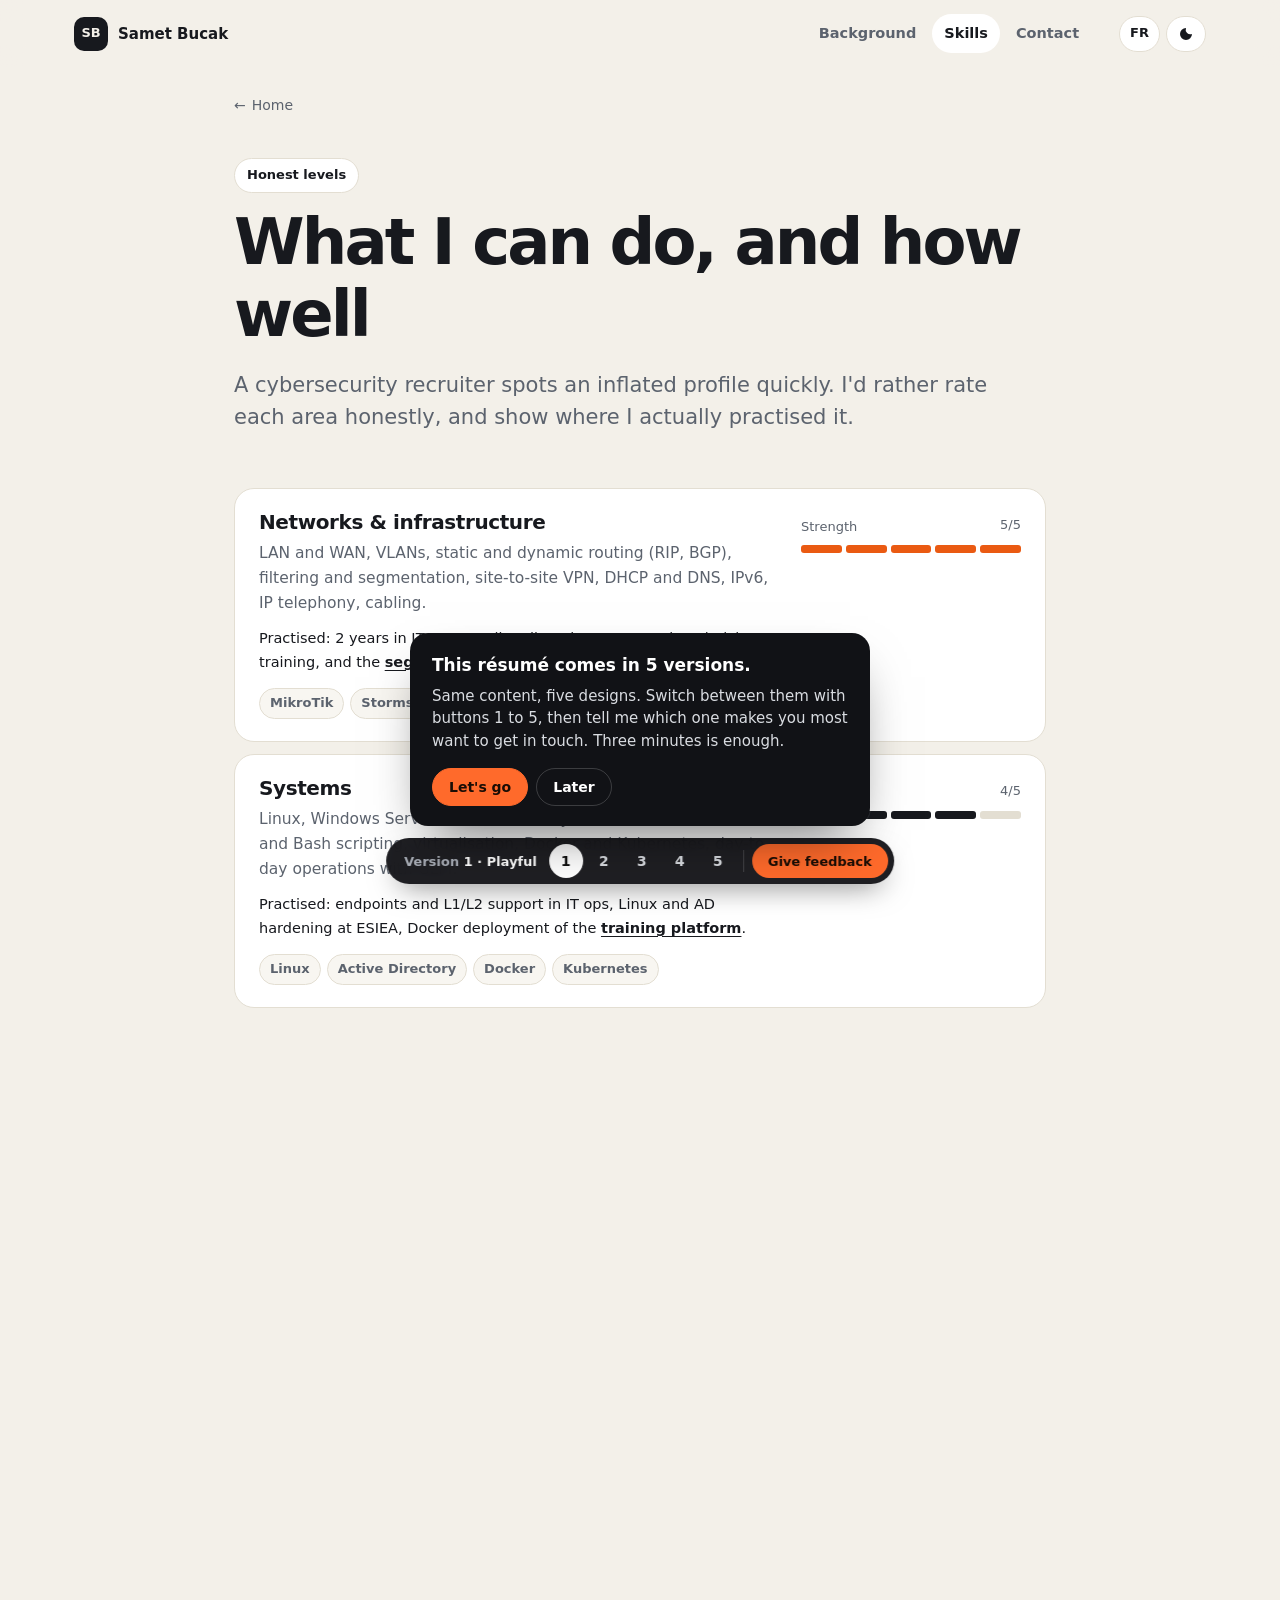
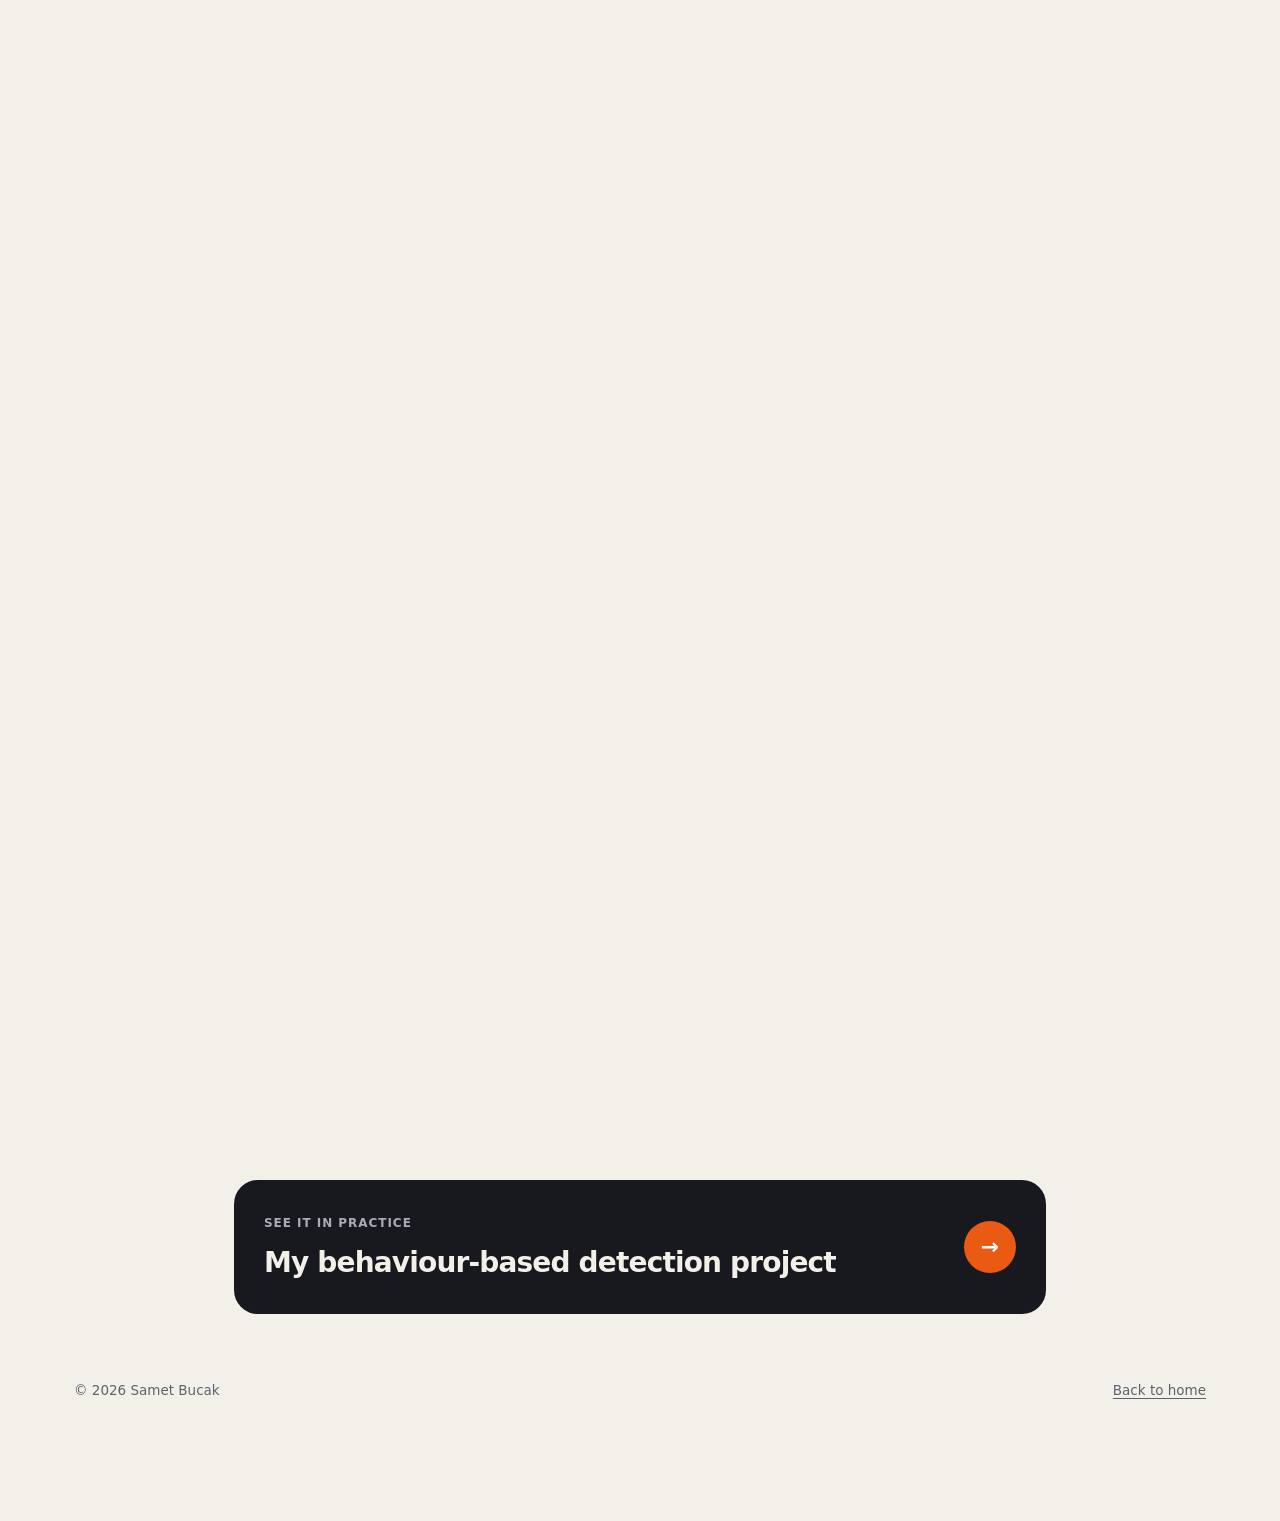
==== competences.html @ 3767ce90 "Première version du CV en ligne Site statique en français et en anglais, sans dépendance externe : c" ====
<!doctype html>
<html lang="fr" data-title-fr="Compétences · Samet Bucak" data-title-en="Skills · Samet Bucak">
<head>
  <meta charset="utf-8">
  <meta name="viewport" content="width=device-width, initial-scale=1">
  <meta http-equiv="Content-Security-Policy" content="default-src 'self'; img-src 'self' data:; media-src 'self'; style-src 'self'; script-src 'self'; object-src 'none'; base-uri 'self'; form-action 'none'">
  <meta name="referrer" content="strict-origin-when-cross-origin">
  <title>Compétences · Samet Bucak</title>
  <meta name="description" content="Compétences réseau, systèmes et sécurité, avec un niveau honnête et une preuve pour chacune.">
  <link rel="canonical" href="https://sametdu60.github.io/competences.html">
  <link rel="icon" href="favicon.svg" type="image/svg+xml">
  <link rel="stylesheet" href="css/style.css">
  <script src="js/boot.js"></script>
  <script src="js/site.js" defer></script>
  <script src="js/review.js" defer></script>
</head>
<body>
  <a class="skip" href="#contenu"><span lang="fr">Aller au contenu</span><span lang="en">Skip to content</span></a>
  <svg hidden aria-hidden="true">
    <symbol id="i-moon" viewBox="0 0 24 24"><path fill="currentColor" d="M12 3a9 9 0 1 0 9 9 7 7 0 0 1-9-9Z"/></symbol>
  </svg>

  <header class="header">
    <div class="header__inner">
      <a class="logo" href="index.html"><span class="logo__mark">SB</span><span>Samet Bucak</span></a>
      <nav class="menu" aria-label="Navigation">
        <a href="parcours.html"><span lang="fr">Parcours</span><span lang="en">Background</span></a>
        <a href="competences.html" aria-current="page"><span lang="fr">Compétences</span><span lang="en">Skills</span></a>
        <a href="index.html#contact">Contact</a>
      </nav>
      <div class="toggles">
        <button class="toggle" type="button" data-toggle-lang data-label-fr="Switch to English" data-label-en="Passer en français"><span lang="fr">EN</span><span lang="en">FR</span></button>
        <button class="toggle" type="button" data-toggle-theme data-label-fr="Changer de thème" data-label-en="Toggle theme"><svg aria-hidden="true"><use href="#i-moon"/></svg></button>
      </div>
    </div>
  </header>

  <main class="page" id="contenu">
    <a class="back" href="index.html">← <span lang="fr">Accueil</span><span lang="en">Home</span></a>

    <section class="page-hero">
      <span class="pill"><span lang="fr">Niveaux assumés</span><span lang="en">Honest levels</span></span>
      <h1><span lang="fr">Ce que je sais faire, et à quel niveau</span><span lang="en">What I can do, and how well</span></h1>
      <p class="lead"><span lang="fr">Un recruteur cyber repère vite un profil gonflé. J'ai préféré noter chaque domaine honnêtement, et donner pour chacun l'endroit où je l'ai pratiqué.</span><span lang="en">A cybersecurity recruiter spots an inflated profile quickly. I'd rather rate each area honestly, and show where I actually practised it.</span></p>
    </section>

    <div class="skill-rows">
      <article class="skill-row reveal">
        <div>
          <h3><span lang="fr">Réseau &amp; infrastructure</span><span lang="en">Networks &amp; infrastructure</span></h3>
          <p><span lang="fr">LAN et WAN, VLAN, routage statique et dynamique (RIP, BGP), filtrage et segmentation, VPN site-à-site, DHCP et DNS, IPv6, téléphonie IP, câblage.</span><span lang="en">LAN and WAN, VLANs, static and dynamic routing (RIP, BGP), filtering and segmentation, site-to-site VPN, DHCP and DNS, IPv6, IP telephony, cabling.</span></p>
          <p class="proof"><span lang="fr">Pratiqué : 2 ans en DSI sur MikroTik et VoIP, formation de technicien réseau, et le <a href="projet-detection.html">lab segmenté</a> de mon projet de détection.</span><span lang="en">Practised: 2 years in IT ops on MikroTik and VoIP, network technician training, and the <a href="projet-detection.html">segmented lab</a> of my detection project.</span></p>
          <ul class="tags"><li>MikroTik</li><li>Stormshield</li><li>Wireshark</li><li>VLAN</li><li>BGP</li></ul>
        </div>
        <div class="meters"><div class="meter meter--top"><span class="meter__name"><span><span lang="fr">Point fort</span><span lang="en">Strength</span></span><span>5/5</span></span><span class="meter__bar" aria-hidden="true"><i class="on"></i><i class="on"></i><i class="on"></i><i class="on"></i><i class="on"></i></span></div></div>
      </article>

      <article class="skill-row reveal">
        <div>
          <h3><span lang="fr">Systèmes</span><span lang="en">Systems</span></h3>
          <p><span lang="fr">Linux, Windows Server, Active Directory et GPO, scripts PowerShell et Bash, virtualisation, Docker et Kubernetes, maintien en condition opérationnelle avec GLPI.</span><span lang="en">Linux, Windows Server, Active Directory and GPOs, PowerShell and Bash scripting, virtualisation, Docker and Kubernetes, day-to-day operations with GLPI.</span></p>
          <p class="proof"><span lang="fr">Pratiqué : parc et support N1/N2 en DSI, durcissement Linux et AD à l'ESIEA, déploiement Docker de la <a href="projet-formation.html">plateforme de formation</a>.</span><span lang="en">Practised: endpoints and L1/L2 support in IT ops, Linux and AD hardening at ESIEA, Docker deployment of the <a href="projet-formation.html">training platform</a>.</span></p>
          <ul class="tags"><li>Linux</li><li>Active Directory</li><li>Docker</li><li>Kubernetes</li></ul>
        </div>
        <div class="meters"><div class="meter"><span class="meter__name"><span><span lang="fr">Solide</span><span lang="en">Solid</span></span><span>4/5</span></span><span class="meter__bar" aria-hidden="true"><i class="on"></i><i class="on"></i><i class="on"></i><i class="on"></i><i></i></span></div></div>
      </article>

      <article class="skill-row reveal">
        <div>
          <h3><span lang="fr">Gouvernance &amp; conformité</span><span lang="en">Governance &amp; compliance</span></h3>
          <p><span lang="fr">Analyse de risques EBIOS RM, ISO 27001 et 27005, NIST, RGPD, PRA et PCA, contrôle et audit, recommandations de l'ANSSI.</span><span lang="en">EBIOS RM risk analysis, ISO 27001 and 27005, NIST, GDPR, business continuity and disaster recovery, audit, ANSSI guidelines.</span></p>
          <p class="proof"><span lang="fr">Pratiqué : traçabilité et contrôles qualité intégrés à la <a href="projet-formation.html">plateforme de formation</a>, cloisonnement et RGPD du <a href="projet-cabinet.html">portail comptable</a>.</span><span lang="en">Practised: traceability and quality audits built into the <a href="projet-formation.html">training platform</a>, isolation and GDPR in the <a href="projet-cabinet.html">accounting portal</a>.</span></p>
          <ul class="tags"><li>EBIOS RM</li><li>ISO 2700x</li><li>NIST</li><li><span lang="fr">RGPD</span><span lang="en">GDPR</span></li></ul>
        </div>
        <div class="meters"><div class="meter"><span class="meter__name"><span><span lang="fr">Solide</span><span lang="en">Solid</span></span><span>4/5</span></span><span class="meter__bar" aria-hidden="true"><i class="on"></i><i class="on"></i><i class="on"></i><i class="on"></i><i></i></span></div></div>
      </article>

      <article class="skill-row reveal">
        <div>
          <h3><span lang="fr">Sécurité défensive</span><span lang="en">Defensive security</span></h3>
          <p><span lang="fr">Durcissement Linux, Windows et AD, analyse de trafic, empreintes TLS (JA4+), SIEM (Splunk, ELK), cybersurveillance, investigation numérique, détection comportementale et deception.</span><span lang="en">Linux, Windows and AD hardening, traffic analysis, TLS fingerprinting (JA4+), SIEM (Splunk, ELK), security monitoring, digital forensics, behavioural detection and deception.</span></p>
          <p class="proof"><span lang="fr">Pratiqué : modules de la majeure, et mon <a href="projet-detection.html">projet de détection comportementale</a>, en cours. C'est là que je progresse le plus vite.</span><span lang="en">Practised: major modules, and my ongoing <a href="projet-detection.html">behaviour-based detection project</a>. This is where I'm growing fastest.</span></p>
          <ul class="tags"><li>Splunk</li><li>ELK</li><li>JA4+</li><li>Forensic</li></ul>
        </div>
        <div class="meters"><div class="meter"><span class="meter__name"><span><span lang="fr">En progression</span><span lang="en">Growing</span></span><span>3/5</span></span><span class="meter__bar" aria-hidden="true"><i class="on"></i><i class="on"></i><i class="on"></i><i></i><i></i></span></div></div>
      </article>

      <article class="skill-row reveal">
        <div>
          <h3><span lang="fr">Développement &amp; automatisation</span><span lang="en">Development &amp; automation</span></h3>
          <p><span lang="fr">Python, Bash, SQL, JavaScript, CI/CD, tests automatisés, Robot Framework. Rust en cours d'apprentissage pour le capteur réseau.</span><span lang="en">Python, Bash, SQL, JavaScript, CI/CD, automated testing, Robot Framework. Currently learning Rust for the network sensor.</span></p>
          <p class="proof"><span lang="fr">Pratiqué : outil de migration de tests chez Orange Viaccess-Orca, deux logiciels métier, sites freelance. Pour moi, le code est un outil au service de l'infra et de la sécurité.</span><span lang="en">Practised: test migration tool at Orange Viaccess-Orca, two business applications, freelance websites. To me, code is a tool serving infrastructure and security.</span></p>
          <ul class="tags"><li>Python</li><li>Rust</li><li>Robot Framework</li><li>GitLab CI</li></ul>
        </div>
        <div class="meters"><div class="meter"><span class="meter__name"><span><span lang="fr">Un outil</span><span lang="en">A tool</span></span><span>3/5</span></span><span class="meter__bar" aria-hidden="true"><i class="on"></i><i class="on"></i><i class="on"></i><i></i><i></i></span></div></div>
      </article>

      <article class="skill-row reveal">
        <div>
          <h3><span lang="fr">Sécurité offensive</span><span lang="en">Offensive security</span></h3>
          <p><span lang="fr">Test d'intrusion web et remédiation (OWASP), initiation à la lutte informatique offensive et au reverse engineering, protocoles cryptographiques.</span><span lang="en">Web penetration testing and remediation (OWASP), introduction to offensive operations and reverse engineering, cryptographic protocols.</span></p>
          <p class="proof"><span lang="fr">Pratiqué : modules de la majeure. TryHackMe et Root-Me démarrent en janvier 2027, en commençant par les parcours SOC.</span><span lang="en">Practised: major modules. TryHackMe and Root-Me start in January 2027, beginning with SOC paths.</span></p>
          <ul class="tags"><li>OWASP Top 10</li><li>Burp Suite</li><li>Nmap</li></ul>
        </div>
        <div class="meters"><div class="meter"><span class="meter__name"><span><span lang="fr">Notions</span><span lang="en">Basics</span></span><span>2/5</span></span><span class="meter__bar" aria-hidden="true"><i class="on"></i><i class="on"></i><i></i><i></i><i></i></span></div></div>
      </article>
    </div>

    <section class="block reveal">
      <span class="label"><span lang="fr">Le cursus, module par module</span><span lang="en">The curriculum, module by module</span></span>
      <h2><span lang="fr">Ce que j'étudie depuis le semestre 7</span><span lang="en">What I have studied since semester 7</span></h2>
      <div class="semesters">
        <div class="card">
          <h3><span lang="fr">Semestre 7</span><span lang="en">Semester 7</span></h3>
          <ul>
            <li><span lang="fr">Test d'intrusion web et remédiation</span><span lang="en">Web penetration testing and remediation</span></li>
            <li><span lang="fr">Droit et éthique en cybersécurité</span><span lang="en">Cybersecurity law and ethics</span></li>
            <li><span lang="fr">Initiation à l'analyse hardware</span><span lang="en">Introduction to hardware analysis</span></li>
            <li><span lang="fr">Systèmes d'exploitation mobiles</span><span lang="en">Mobile operating systems</span></li>
            <li><span lang="fr">Cryptographie appliquée</span><span lang="en">Applied cryptography</span></li>
            <li><span lang="fr">Virtualisation et conteneurisation</span><span lang="en">Virtualisation and containers</span></li>
          </ul>
        </div>
        <div class="card">
          <h3><span lang="fr">Semestre 8</span><span lang="en">Semester 8</span></h3>
          <ul>
            <li><span lang="fr">Sécurisation d'un Linux et de ses services</span><span lang="en">Securing Linux and its services</span></li>
            <li><span lang="fr">Sécurisation de Windows et d'Active Directory</span><span lang="en">Securing Windows and Active Directory</span></li>
            <li><span lang="fr">Protocoles cryptographiques</span><span lang="en">Cryptographic protocols</span></li>
            <li><span lang="fr">Initiation à la stéganographie</span><span lang="en">Introduction to steganography</span></li>
            <li><span lang="fr">Challenges et certifications</span><span lang="en">Challenges and certifications</span></li>
          </ul>
        </div>
        <div class="card">
          <h3><span lang="fr">Semestre 9</span><span lang="en">Semester 9</span></h3>
          <ul>
            <li><span lang="fr">Sécurisation des réseaux locaux</span><span lang="en">LAN security</span></li>
            <li><span lang="fr">Sécurisation des interconnexions</span><span lang="en">Interconnection security</span></li>
            <li><span lang="fr">Cybersurveillance</span><span lang="en">Security monitoring</span></li>
            <li><span lang="fr">Investigation numérique (forensic)</span><span lang="en">Digital forensics</span></li>
            <li><span lang="fr">Contrôle et audit</span><span lang="en">Audit and control</span></li>
            <li><span lang="fr">Gestion des identités et des accès</span><span lang="en">Identity and access management</span></li>
            <li><span lang="fr">Sécurité du cloud</span><span lang="en">Cloud security</span></li>
            <li><span lang="fr">Méthodologie de la sécurité</span><span lang="en">Security methodology</span></li>
            <li><span lang="fr">Reverse engineering</span><span lang="en">Reverse engineering</span></li>
            <li><span lang="fr">Lutte informatique offensive</span><span lang="en">Offensive operations</span></li>
            <li><span lang="fr">Sécurité physique</span><span lang="en">Physical security</span></li>
            <li><span lang="fr">Certification Stormshield</span><span lang="en">Stormshield certification</span></li>
          </ul>
        </div>
      </div>
      <p><span lang="fr">Mineure <strong>systèmes d'information</strong> : SI en entreprise, stratégie du système d'information, transformation numérique.</span><span lang="en"><strong>Information systems</strong> minor: enterprise IS, information system strategy, digital transformation.</span></p>
    </section>

    <a class="next" href="projet-detection.html">
      <span><span class="label"><span lang="fr">Voir en pratique</span><span lang="en">See it in practice</span></span><strong><span lang="fr">Mon projet de détection comportementale</span><span lang="en">My behaviour-based detection project</span></strong></span>
      <span class="next__arrow" aria-hidden="true">→</span>
    </a>
  </main>

  <footer class="footer">
    <p>© <span id="year">2026</span> Samet Bucak</p>
    <p><a href="index.html"><span lang="fr">Retour à l'accueil</span><span lang="en">Back to home</span></a></p>
  </footer>
</body>
</html>
---- css/style.css ----
/* ==========================================================================
   Tokens
   ========================================================================== */
:root {
  --bg: #f3f0e9;
  --card: #ffffff;
  --card-2: #f8f6f1;
  --text: #17191e;
  --muted: #5c636e;
  --faint: #969ca5;
  --line: #e3ded2;
  --accent: #ea5a12;
  --accent-hover: #d14d0b;
  --accent-soft: #fde6d8;
  --on-accent: #ffffff;
  --blue: #2457d6;
  --green: #138150;
  --green-soft: #dcf1e6;
  --contrast: #17191e;
  --on-contrast: #f3f0e9;
  --on-contrast-muted: #a7acb5;
  --xray-bg: #edf1f2;
  --shadow: 0 1px 2px rgba(23, 25, 30, .04), 0 14px 32px -18px rgba(23, 25, 30, .22);
  --sans: ui-sans-serif, system-ui, -apple-system, "Segoe UI Variable Display", "Segoe UI", Roboto, "Helvetica Neue", Arial, sans-serif;
  --mono: ui-monospace, "Cascadia Code", "SF Mono", Menlo, Consolas, monospace;
  --display: var(--sans);
  --radius: 24px;
  --max: 1180px;
  color-scheme: light;
}

@media (prefers-color-scheme: dark) {
  :root:not([data-theme="light"]) {
    --bg: #0f1114;
    --card: #181b20;
    --card-2: #1d2127;
    --text: #edebe5;
    --muted: #a3a9b3;
    --faint: #6d737d;
    --line: #2a2e36;
    --accent: #ff7a36;
    --accent-hover: #ff8c50;
    --accent-soft: rgba(255, 122, 54, .15);
    --on-accent: #1a0d05;
    --blue: #7ea2ff;
    --green: #4cc790;
    --green-soft: rgba(76, 199, 144, .14);
    --contrast: #efece5;
    --on-contrast: #17191e;
    --on-contrast-muted: #5c636e;
    --xray-bg: #e6ebec;
    --shadow: 0 1px 2px rgba(0, 0, 0, .3), 0 18px 36px -20px rgba(0, 0, 0, .7);
    color-scheme: dark;
  }
}

:root[data-theme="dark"] {
  --bg: #0f1114;
  --card: #181b20;
  --card-2: #1d2127;
  --text: #edebe5;
  --muted: #a3a9b3;
  --faint: #6d737d;
  --line: #2a2e36;
  --accent: #ff7a36;
  --accent-hover: #ff8c50;
  --accent-soft: rgba(255, 122, 54, .15);
  --on-accent: #1a0d05;
  --blue: #7ea2ff;
  --green: #4cc790;
  --green-soft: rgba(76, 199, 144, .14);
  --contrast: #efece5;
  --on-contrast: #17191e;
  --on-contrast-muted: #5c636e;
  --xray-bg: #e6ebec;
  --shadow: 0 1px 2px rgba(0, 0, 0, .3), 0 18px 36px -20px rgba(0, 0, 0, .7);
  color-scheme: dark;
}

/* Langue : le contenu existe en français et en anglais, on masque l'autre. */
html[data-lang="en"] [lang="fr"]:not(html),
html:not([data-lang="en"]) [lang="en"]:not(html) { display: none !important; }

/* ==========================================================================
   Base
   ========================================================================== */
*, *::before, *::after { box-sizing: border-box; }
[hidden] { display: none !important; }
html { scroll-behavior: smooth; scroll-padding-top: 84px; -webkit-text-size-adjust: 100%; }
body {
  margin: 0;
  background: var(--bg);
  color: var(--text);
  font: 17px/1.6 var(--sans);
  -webkit-font-smoothing: antialiased;
}
img, svg, video, canvas { display: block; max-width: 100%; }
a { color: inherit; text-underline-offset: 3px; text-decoration-thickness: 1px; }
a:hover { color: var(--accent); }
:focus-visible { outline: 2px solid var(--accent); outline-offset: 3px; border-radius: 6px; }
h1, h2, h3, h4 { margin: 0; line-height: 1.12; letter-spacing: -.02em; font-weight: 750; font-family: var(--display); }
.question, .tagline, .big, .quote, .stats strong, .next strong { font-family: var(--display); }
p, ul, ol, figure, dl, dd { margin: 0; padding: 0; }
ul, ol { list-style: none; }
button { font: inherit; color: inherit; }

.skip {
  position: absolute; left: 16px; top: -60px; z-index: 50;
  background: var(--accent); color: var(--on-accent); padding: 10px 14px; border-radius: 10px; text-decoration: none;
}
.skip:focus { top: 12px; }

.label {
  font-size: 12px; font-weight: 650; letter-spacing: .08em; text-transform: uppercase; color: var(--muted);
}
.mono { font-family: var(--mono); }

/* ==========================================================================
   Header
   ========================================================================== */
.header {
  position: sticky; top: 0; z-index: 30;
  background: color-mix(in srgb, var(--bg) 82%, transparent);
  backdrop-filter: saturate(1.4) blur(12px);
  -webkit-backdrop-filter: saturate(1.4) blur(12px);
}
.header__inner {
  max-width: var(--max); margin: 0 auto; padding: 14px 24px;
  display: flex; align-items: center; gap: 20px;
}
.logo { display: inline-flex; align-items: center; gap: 10px; text-decoration: none; font-weight: 700; font-size: 15px; }
.logo:hover { color: var(--text); }
.logo__mark {
  width: 34px; height: 34px; border-radius: 10px; display: grid; place-items: center;
  background: var(--contrast); color: var(--on-contrast); font-size: 13px; font-weight: 800; letter-spacing: -.02em;
}
.back { font-size: 14px; color: var(--muted); text-decoration: none; display: inline-flex; gap: 6px; align-items: center; }
.back:hover { color: var(--text); }
.menu { display: flex; gap: 4px; margin-left: auto; }
.menu a {
  font-size: 14.5px; font-weight: 550; text-decoration: none; color: var(--muted);
  padding: 8px 12px; border-radius: 999px;
}
.menu a:hover, .menu a[aria-current="page"] { color: var(--text); background: var(--card); }
.toggles { display: flex; gap: 6px; }
.toggle {
  height: 36px; min-width: 40px; padding: 0 10px; border-radius: 999px;
  border: 1px solid var(--line); background: var(--card); cursor: pointer;
  display: inline-flex; align-items: center; justify-content: center; gap: 6px;
  font-size: 13px; font-weight: 700;
}
.toggle:hover { border-color: var(--faint); }
.toggle svg { width: 16px; height: 16px; }
.menu + .toggles { margin-left: 8px; }
.header__inner > .toggles:first-child, .back + .toggles { margin-left: auto; }

/* ==========================================================================
   Buttons
   ========================================================================== */
.btn {
  display: inline-flex; align-items: center; gap: 8px;
  height: 46px; padding: 0 20px; border-radius: 999px;
  font-size: 15px; font-weight: 650; text-decoration: none; cursor: pointer;
  border: 1px solid var(--line); background: var(--card); color: var(--text);
  transition: transform .15s ease, background .15s ease, border-color .15s ease;
}
.btn:hover { color: var(--text); border-color: var(--faint); transform: translateY(-1px); }
.btn:active { transform: translateY(0); }
.btn--accent { background: var(--accent); border-color: var(--accent); color: var(--on-accent); }
.btn--accent:hover { background: var(--accent-hover); border-color: var(--accent-hover); color: var(--on-accent); }
.btn--ghost { background: transparent; }
.btn--small { height: 38px; padding: 0 16px; font-size: 14px; }
.btn svg { width: 18px; height: 18px; }

.go { display: inline-flex; align-items: center; gap: 8px; font-weight: 650; font-size: 15px; }
.go::after { content: "→"; transition: transform .2s ease; }
a:hover .go::after, .go:hover::after { transform: translateX(4px); }

/* ==========================================================================
   Home: bento
   ========================================================================== */
.home { max-width: var(--max); margin: 0 auto; padding: 8px 24px 40px; }
.bento {
  display: grid; gap: 14px;
  grid-template-columns: repeat(4, minmax(0, 1fr));
  grid-template-areas:
    "intro intro game  game"
    "intro intro game  game"
    "xray  xray  years video"
    "q1    q2    skills skills"
    "web   contact contact contact";
}
.tile {
  position: relative; overflow: hidden;
  background: var(--card); border: 1px solid var(--line); border-radius: var(--radius);
  padding: 28px; display: flex; flex-direction: column;
  text-decoration: none; color: inherit;
}
a.tile, .tile--hover { transition: transform .25s ease, box-shadow .25s ease, border-color .25s ease; }
a.tile:hover, .tile--hover:hover { transform: translateY(-4px); box-shadow: var(--shadow); color: inherit; }
.tile .label { margin-bottom: 14px; }
.tile__foot { margin-top: auto; padding-top: 22px; display: flex; align-items: center; justify-content: space-between; gap: 12px; flex-wrap: wrap; }

.t-intro { grid-area: intro; padding: 36px; }
.t-game { grid-area: game; }
.t-xray { grid-area: xray; }
.t-years { grid-area: years; }
.t-video { grid-area: video; }
.t-q1 { grid-area: q1; }
.t-q2 { grid-area: q2; }
.t-skills { grid-area: skills; }
.t-web { grid-area: web; }
.t-contact { grid-area: contact; }

/* Entrée en scène des tuiles */
.js .bento > .tile { animation: rise .7s cubic-bezier(.2, .7, .2, 1) both; }
.js .bento > .tile:nth-child(2) { animation-delay: .08s; }
.js .bento > .tile:nth-child(3) { animation-delay: .16s; }
.js .bento > .tile:nth-child(4) { animation-delay: .22s; }
.js .bento > .tile:nth-child(5) { animation-delay: .28s; }
.js .bento > .tile:nth-child(6) { animation-delay: .34s; }
.js .bento > .tile:nth-child(7) { animation-delay: .4s; }
.js .bento > .tile:nth-child(8) { animation-delay: .46s; }
.js .bento > .tile:nth-child(9) { animation-delay: .52s; }
.js .bento > .tile:nth-child(10) { animation-delay: .58s; }
@keyframes rise { from { opacity: 0; transform: translateY(18px) scale(.985); } to { opacity: 1; transform: none; } }

/* Intro */
.status {
  display: inline-flex; align-items: center; gap: 10px; align-self: flex-start;
  background: var(--green-soft); color: var(--green);
  font-size: 13.5px; font-weight: 650; padding: 7px 14px 7px 12px; border-radius: 999px;
}
.status__dot { width: 8px; height: 8px; border-radius: 50%; background: currentColor; position: relative; }
.status__dot::after {
  content: ""; position: absolute; inset: -4px; border-radius: 50%; border: 2px solid currentColor;
  opacity: 0; animation: ring 2.2s ease-out infinite;
}
@keyframes ring { 0% { transform: scale(.4); opacity: .8; } 100% { transform: scale(1.6); opacity: 0; } }
.t-intro h1 { font-size: clamp(46px, 5.6vw, 76px); letter-spacing: -.045em; font-weight: 800; margin-top: 26px; }
.tagline { font-size: clamp(21px, 2.1vw, 27px); line-height: 1.3; letter-spacing: -.02em; font-weight: 600; margin-top: 14px; max-width: 20ch; }
.tagline em { font-style: normal; color: var(--accent); }
.facts { margin-top: 30px; display: grid; gap: 0; border-top: 1px solid var(--line); }
.facts div { display: grid; grid-template-columns: 96px 1fr; gap: 12px; padding: 12px 0; border-bottom: 1px solid var(--line); align-items: baseline; }
.facts dt { font-size: 13px; color: var(--muted); }
.facts dd { font-weight: 600; font-size: 16px; }
.facts dd span.sub { font-weight: 450; color: var(--muted); }
.cta-row { display: flex; flex-wrap: wrap; gap: 10px; margin-top: 28px; }

/* Défi */
.t-game { padding: 28px; }
.game__title { font-size: clamp(24px, 2.4vw, 30px); letter-spacing: -.03em; }
.game__sub { color: var(--muted); margin-top: 8px; font-size: 15.5px; }
.game__grid { display: grid; grid-template-columns: repeat(3, minmax(0, 1fr)); gap: 10px; margin-top: 22px; }
.host {
  position: relative; text-align: left; cursor: pointer;
  background: var(--card-2); border: 1.5px solid var(--line); border-radius: 16px;
  padding: 12px 12px 10px; display: flex; flex-direction: column; gap: 8px;
  transition: transform .15s ease, border-color .15s ease, background .15s ease;
}
.host:hover { border-color: var(--faint); transform: translateY(-2px); }
.host__top { display: flex; align-items: center; gap: 8px; font-size: 14px; font-weight: 650; }
.host__icon { width: 20px; height: 20px; color: var(--muted); flex: none; }
.host__led { width: 7px; height: 7px; border-radius: 50%; background: var(--line); margin-left: auto; transition: background .1s; }
.host__led.on { background: var(--green); }
.host canvas { width: 100%; height: 34px; }
.host__badge {
  position: absolute; top: -9px; right: 10px; font-size: 11px; font-weight: 700;
  padding: 2px 8px; border-radius: 999px; opacity: 0; transform: translateY(4px); transition: .2s ease;
}
.host.is-clean { border-color: var(--green); }
.host.is-clean .host__badge { opacity: 1; transform: none; background: var(--green); color: #fff; }
.host.is-found { border-color: var(--accent); background: var(--accent-soft); }
.host.is-found .host__badge { opacity: 1; transform: none; background: var(--accent); color: var(--on-accent); }
.host.shake { animation: shake .35s ease; }
@keyframes shake { 25% { transform: translateX(-4px); } 75% { transform: translateX(4px); } }
.game__legend { font-size: 13px; color: var(--muted); margin-top: 12px; display: flex; align-items: center; gap: 8px; }
.game__legend svg { width: 26px; height: 12px; color: var(--faint); }
.game__foot { margin-top: auto; padding-top: 18px; display: flex; flex-wrap: wrap; gap: 10px 18px; align-items: center; }
.linkish { background: none; border: 0; padding: 0; cursor: pointer; font-weight: 650; font-size: 14.5px; color: var(--muted); text-decoration: underline; text-underline-offset: 3px; }
.linkish:hover { color: var(--text); }
.game__foot .go { margin-left: auto; font-size: 14.5px; text-decoration: none; }
.hint {
  margin-top: 14px; padding: 12px 14px; border-radius: 14px; background: var(--accent-soft);
  font-size: 14.5px; line-height: 1.5;
}
.game__result {
  position: absolute; inset: 0; background: var(--card); padding: 30px;
  display: flex; flex-direction: column; justify-content: center; gap: 16px;
  opacity: 0; visibility: hidden; transform: translateY(12px); transition: .35s ease;
}
.game__result.is-shown { opacity: 1; visibility: visible; transform: none; }
.game__score { display: inline-flex; align-items: center; gap: 10px; font-weight: 700; color: var(--accent); }
.game__score svg { width: 28px; height: 28px; }
.game__result h3 { font-size: clamp(24px, 2.5vw, 32px); letter-spacing: -.03em; }
.game__result p { color: var(--muted); max-width: 52ch; }
.game__result .cta-row { margin-top: 6px; }

/* Rayons X */
.t-xray { display: grid; grid-template-columns: minmax(0, 1.05fr) minmax(0, 1fr); gap: 26px; align-items: center; }
.xray { border-radius: 16px; overflow: hidden; background: var(--xray-bg); border: 1px solid var(--line); }
.xray svg { width: 100%; height: auto; }
.xray__text h2 { font-size: clamp(21px, 2vw, 26px); letter-spacing: -.025em; line-height: 1.2; }
.xray__text p { color: var(--muted); margin-top: 10px; font-size: 15.5px; }
.xray__text .go { margin-top: 18px; }

/* Chiffre */
.t-years { justify-content: space-between; }
.big { font-size: clamp(76px, 8vw, 112px); font-weight: 800; letter-spacing: -.06em; line-height: .9; }
.big small { font-size: .32em; letter-spacing: -.02em; margin-left: 6px; }
.t-years p:not(.big) { color: var(--muted); font-size: 15px; }
.t-years .big { color: var(--text); }
.t-years strong { color: var(--text); font-weight: 650; }

/* Vidéo */
.t-video { background: var(--contrast); color: var(--on-contrast); border-color: var(--contrast); cursor: pointer; text-align: left; font: inherit; }
.t-video .label { color: var(--on-contrast-muted); }
.t-video h2 { font-size: 26px; letter-spacing: -.03em; }
.t-video p { color: var(--on-contrast-muted); font-size: 14.5px; margin-top: 8px; }
.play {
  width: 64px; height: 64px; border-radius: 50%; background: var(--accent); color: var(--on-accent);
  display: grid; place-items: center; margin-top: auto; position: relative;
}
.play svg { width: 24px; height: 24px; margin-left: 3px; }
.play::before {
  content: ""; position: absolute; inset: -8px; border-radius: 50%; border: 2px solid var(--accent);
  animation: ring 2.4s ease-out infinite;
}
.t-video:hover .play { transform: scale(1.06); transition: transform .2s ease; }
.t-video .soon { display: none; }
.t-video.is-soon .soon { display: inline; color: var(--on-contrast); }
.t-video[aria-disabled="true"] { cursor: default; }
.t-video[aria-disabled="true"] .play { background: transparent; border: 2px dashed var(--on-contrast-muted); color: var(--on-contrast-muted); }
.t-video[aria-disabled="true"] .play::before { display: none; }

/* Questions */
.t-q1 { background: var(--accent); color: var(--on-accent); border-color: var(--accent); }
.t-q1 .label { color: inherit; opacity: .8; }
.question { font-size: clamp(21px, 1.9vw, 25px); line-height: 1.22; letter-spacing: -.025em; font-weight: 700; }
.t-q2 .question em { font-style: normal; color: var(--blue); }

/* Compétences */
.t-skills h2 { font-size: 22px; letter-spacing: -.02em; }
.meters { display: grid; grid-template-columns: 1fr 1fr; gap: 14px 28px; margin-top: 20px; }
.meter { display: grid; gap: 7px; }
.meter__name { display: flex; justify-content: space-between; font-size: 14.5px; font-weight: 600; }
.meter__name span:last-child { color: var(--muted); font-weight: 500; font-size: 13px; }
.meter__bar { display: grid; grid-template-columns: repeat(5, 1fr); gap: 4px; }
.meter__bar i { height: 8px; border-radius: 3px; background: var(--line); }
.meter__bar i.on { background: var(--text); }
.meter--top .meter__bar i.on { background: var(--accent); }
.js .meters:not(.is-in) .meter__bar i.on { background: var(--line); }
.meter__bar i { transition: background .3s ease; }
.meter__bar i:nth-child(2) { transition-delay: .08s; }
.meter__bar i:nth-child(3) { transition-delay: .16s; }
.meter__bar i:nth-child(4) { transition-delay: .24s; }
.meter__bar i:nth-child(5) { transition-delay: .32s; }

/* Sites */
.t-web h2 { font-size: 22px; letter-spacing: -.02em; }
.t-web p { color: var(--muted); font-size: 14.5px; margin-top: 8px; }
.sites { margin-top: 16px; display: grid; gap: 8px; }
.sites a {
  display: flex; justify-content: space-between; align-items: center; gap: 8px;
  padding: 10px 14px; border-radius: 12px; background: var(--card-2); border: 1px solid var(--line);
  text-decoration: none; font-weight: 600; font-size: 14.5px;
}
.sites a:hover { border-color: var(--accent); }

/* Contact */
.t-contact { background: var(--contrast); color: var(--on-contrast); border-color: var(--contrast); padding: 36px; }
.t-contact .label { color: var(--on-contrast-muted); }
.t-contact h2 { font-size: clamp(34px, 4vw, 54px); letter-spacing: -.045em; font-weight: 800; }
.t-contact p { color: var(--on-contrast-muted); margin-top: 12px; max-width: 54ch; }
.t-contact .btn:not(.btn--accent) { background: transparent; color: var(--on-contrast); border-color: color-mix(in srgb, var(--on-contrast) 25%, transparent); }
.t-contact .btn:not(.btn--accent):hover { border-color: var(--on-contrast); }

/* ==========================================================================
   Pages de détail
   ========================================================================== */
.page { max-width: 860px; margin: 0 auto; padding: 24px 24px 40px; }
.page--wide { max-width: var(--max); }
.page-hero { padding: 40px 0 30px; }
.page-hero h1 { font-size: clamp(38px, 5.4vw, 64px); letter-spacing: -.045em; font-weight: 800; margin-top: 14px; max-width: 18ch; }
.page-hero .lead { font-size: clamp(18px, 1.9vw, 21px); color: var(--muted); margin-top: 18px; max-width: 60ch; line-height: 1.55; }
.pill {
  display: inline-flex; align-items: center; gap: 8px; font-size: 13px; font-weight: 650;
  padding: 6px 12px; border-radius: 999px; background: var(--card); border: 1px solid var(--line);
}
.pill--live::before { content: ""; width: 7px; height: 7px; border-radius: 50%; background: var(--accent); }
.pill--done::before { content: ""; width: 7px; height: 7px; border-radius: 50%; background: var(--green); }

.sheet {
  display: grid; grid-template-columns: repeat(4, minmax(0, 1fr)); gap: 0;
  background: var(--card); border: 1px solid var(--line); border-radius: 20px; margin: 10px 0 20px;
}
.sheet div { padding: 18px 20px; border-left: 1px solid var(--line); }
.sheet div:first-child { border-left: 0; }
.sheet dt { font-size: 12px; font-weight: 650; letter-spacing: .07em; text-transform: uppercase; color: var(--muted); }
.sheet dd { font-weight: 600; font-size: 15px; margin-top: 6px; line-height: 1.4; }

.block { padding: 48px 0 0; }
.block > .label { color: var(--accent); }
.block h2 { font-size: clamp(26px, 3vw, 36px); letter-spacing: -.035em; margin-top: 8px; }
.block > p, .block .prose p { color: var(--muted); margin-top: 14px; max-width: 66ch; }
.block > p strong, .prose strong { color: var(--text); font-weight: 650; }
.prose p + p { margin-top: 12px; }

.answer {
  margin-top: 22px; padding: 22px 24px; border-radius: 20px;
  background: var(--accent-soft); border: 1px solid color-mix(in srgb, var(--accent) 30%, transparent);
}
.answer .label { color: var(--accent); }
.answer p { margin-top: 8px; font-size: 18px; line-height: 1.5; font-weight: 550; color: var(--text); }

.cards { display: grid; grid-template-columns: repeat(3, minmax(0, 1fr)); gap: 12px; margin-top: 22px; }
.cards--2 { grid-template-columns: repeat(2, minmax(0, 1fr)); }
.card {
  background: var(--card); border: 1px solid var(--line); border-radius: 18px; padding: 20px;
}
a.card { display: block; text-decoration: none; color: inherit; }
a.card:hover { color: inherit; border-color: var(--faint); }
a.card .go { margin-top: 12px; color: var(--text); font-size: 14.5px; }
.skill-row .meters { margin-top: 4px; grid-template-columns: 1fr; }
.card__icon {
  width: 38px; height: 38px; border-radius: 11px; display: grid; place-items: center;
  background: var(--accent-soft); color: var(--accent); margin-bottom: 14px;
}
.card__icon svg { width: 20px; height: 20px; }
.card h3 { font-size: 17px; letter-spacing: -.015em; }
.card p { color: var(--muted); font-size: 15px; margin-top: 6px; line-height: 1.55; }

.checklist { display: grid; gap: 10px; margin-top: 20px; }
.checklist li {
  display: grid; grid-template-columns: 26px 1fr; gap: 10px; align-items: start;
  background: var(--card); border: 1px solid var(--line); border-radius: 14px; padding: 14px 16px;
}
.checklist li::before {
  content: "✓"; width: 22px; height: 22px; border-radius: 50%; display: grid; place-items: center;
  background: var(--green-soft); color: var(--green); font-size: 12px; font-weight: 800; margin-top: 1px;
}
.checklist li { color: var(--muted); }
.checklist strong { font-weight: 650; color: var(--text); }

.diagram {
  margin-top: 24px; background: var(--card); border: 1px solid var(--line); border-radius: 20px; padding: 18px;
}
.diagram svg { width: 100%; height: auto; }
.diagram figcaption { color: var(--muted); font-size: 14px; margin-top: 12px; padding: 0 4px; }
.diagram svg text { font-family: var(--sans); fill: var(--text); }
.diagram svg .muted { fill: var(--muted); }
.diagram svg .box { fill: var(--card-2); stroke: var(--line); stroke-width: 1.5; }
.diagram svg .box-accent { fill: var(--accent-soft); stroke: var(--accent); stroke-width: 1.5; }
.diagram svg .box-green { fill: var(--green-soft); stroke: var(--green); stroke-width: 1.5; }
.diagram svg .wire { stroke: var(--faint); stroke-width: 1.5; fill: none; }
.diagram svg .wire-accent { stroke: var(--accent); stroke-width: 2; fill: none; }
.diagram svg .wire-dash { stroke: var(--faint); stroke-width: 1.5; fill: none; stroke-dasharray: 5 5; }
.diagram svg .block-x { stroke: var(--accent); stroke-width: 3; stroke-linecap: round; }
.diagram svg .arrowhead { fill: var(--faint); }
.diagram svg .accent-text { fill: var(--accent); }

.stats { display: grid; grid-template-columns: repeat(3, minmax(0, 1fr)); gap: 12px; }
.stats li { background: var(--card); border: 1px solid var(--line); border-radius: 18px; padding: 18px 20px; }
.stats strong { display: block; font-size: clamp(30px, 3.6vw, 42px); font-weight: 800; letter-spacing: -.04em; line-height: 1; color: var(--accent); }
.stats span { display: block; color: var(--muted); font-size: 14.5px; margin-top: 8px; line-height: 1.4; }
.diagram svg .arrowhead-accent { fill: var(--accent); }

.pipeline { display: grid; grid-template-columns: repeat(5, minmax(0, 1fr)); gap: 10px; margin-top: 24px; counter-reset: step; }
.pipeline li {
  background: var(--card); border: 1px solid var(--line); border-radius: 16px; padding: 16px; position: relative;
  counter-increment: step;
}
.pipeline li::before { content: "0" counter(step); font: 700 12px var(--mono); color: var(--accent); }
.pipeline li:not(:last-child)::after {
  content: "→"; position: absolute; right: -10px; top: 50%; transform: translate(50%, -50%);
  color: var(--faint); font-weight: 700; z-index: 1;
}
.pipeline--4 { grid-template-columns: repeat(4, minmax(0, 1fr)); }
.table-wrap { overflow-x: auto; -webkit-overflow-scrolling: touch; }
.pipeline h3 { font-size: 15.5px; margin-top: 8px; letter-spacing: -.01em; }
.pipeline p { font-size: 13.5px; color: var(--muted); margin-top: 4px; line-height: 1.45; }

.roadmap { margin-top: 24px; display: grid; gap: 0; position: relative; }
.roadmap li { display: grid; grid-template-columns: 30px 1fr auto; gap: 14px; align-items: center; padding: 12px 0; border-bottom: 1px solid var(--line); }
.roadmap li::before {
  content: ""; width: 14px; height: 14px; border-radius: 50%; border: 2px solid var(--faint); justify-self: center;
}
.roadmap li.is-now::before { border-color: var(--accent); background: var(--accent); box-shadow: 0 0 0 5px var(--accent-soft); }
.roadmap strong { font-weight: 650; }
.roadmap span { color: var(--muted); font-size: 15px; }
.roadmap em { font-style: normal; font-size: 12.5px; font-weight: 650; color: var(--muted); }
.roadmap li.is-now em { color: var(--accent); }

.matrix { width: 100%; border-collapse: separate; border-spacing: 0; margin-top: 22px; font-size: 15px; background: var(--card); border: 1px solid var(--line); border-radius: 18px; overflow: hidden; }
.matrix th, .matrix td { padding: 13px 16px; text-align: left; border-bottom: 1px solid var(--line); vertical-align: top; }
.matrix tr:last-child td { border-bottom: 0; }
.matrix thead th { font-size: 12px; letter-spacing: .07em; text-transform: uppercase; color: var(--muted); background: var(--card-2); }
.matrix td:first-child { font-weight: 650; }
.matrix .yes { color: var(--green); font-weight: 650; }
.matrix .no { color: var(--muted); }

.quote {
  margin-top: 26px; padding: 4px 0 4px 22px; border-left: 3px solid var(--accent);
  font-size: clamp(20px, 2.2vw, 25px); line-height: 1.35; letter-spacing: -.02em; font-weight: 650; max-width: 36ch;
}

.tags { display: flex; flex-wrap: wrap; gap: 6px; margin-top: 14px; }
.tags li { font-size: 13px; font-weight: 600; padding: 4px 10px; border-radius: 999px; background: var(--card-2); border: 1px solid var(--line); color: var(--muted); }

/* Lab animé (page détection) */
.lab { margin-top: 24px; background: var(--card); border: 1px solid var(--line); border-radius: 20px; overflow: hidden; }
.lab__bar { display: flex; align-items: center; gap: 12px; padding: 12px 16px; border-bottom: 1px solid var(--line); font: 12.5px var(--mono); color: var(--muted); }
.lab__live { display: inline-flex; align-items: center; gap: 6px; color: var(--green); }
.lab__live::before { content: ""; width: 7px; height: 7px; border-radius: 50%; background: currentColor; }
.lab__live.is-paused { color: var(--faint); }
.lab__pause { margin-left: auto; font: 12.5px var(--mono); color: var(--muted); background: none; border: 1px solid var(--line); border-radius: 999px; padding: 4px 12px; cursor: pointer; }
.lab__pause:hover { color: var(--text); }
#net { width: 100%; aspect-ratio: 16 / 9; }
.lab__log { height: 116px; overflow: hidden; padding: 10px 16px; border-top: 1px solid var(--line); background: var(--card-2); font: 12px/1.75 var(--mono); color: var(--muted); display: flex; flex-direction: column; justify-content: flex-end; }
.lab__log li { white-space: nowrap; overflow: hidden; text-overflow: ellipsis; }
.lab__log li.alert { color: var(--accent); font-weight: 600; }
.lab__log .t { color: var(--faint); margin-right: 8px; }

/* Parcours */
.journey { margin-top: 30px; position: relative; display: grid; gap: 18px; }
.journey::before { content: ""; position: absolute; left: 23px; top: 24px; bottom: 24px; width: 2px; background: var(--line); }
.step { display: grid; grid-template-columns: 48px 1fr; gap: 20px; position: relative; }
.step__dot {
  width: 48px; height: 48px; border-radius: 15px; background: var(--card); border: 1px solid var(--line);
  display: grid; place-items: center; color: var(--muted); position: relative; z-index: 1;
}
.step__dot svg { width: 22px; height: 22px; }
.step.is-key .step__dot { background: var(--accent); border-color: var(--accent); color: var(--on-accent); }
.step__body { background: var(--card); border: 1px solid var(--line); border-radius: 20px; padding: 22px 24px; }
.step__date { font-size: 13px; font-weight: 650; color: var(--accent); }
.step h3 { font-size: 21px; letter-spacing: -.02em; margin-top: 4px; }
.step__where { font-size: 14.5px; color: var(--muted); margin-top: 4px; }
.step p { color: var(--muted); margin-top: 10px; }
.step ul.bullets { margin-top: 12px; display: grid; gap: 7px; }
.bullets li { position: relative; padding-left: 18px; color: var(--muted); font-size: 15.5px; }
.bullets li::before { content: ""; position: absolute; left: 2px; top: .66em; width: 6px; height: 6px; border-radius: 2px; background: var(--accent); }
.kept { margin-top: 14px; padding: 12px 14px; border-radius: 12px; background: var(--card-2); font-size: 15px; }
.kept b { font-weight: 650; }

/* Compétences */
.skill-rows { display: grid; gap: 12px; margin-top: 24px; }
.skill-row { background: var(--card); border: 1px solid var(--line); border-radius: 20px; padding: 22px 24px; display: grid; grid-template-columns: minmax(0, 1fr) 220px; gap: 12px 28px; }
.skill-row h3 { font-size: 20px; letter-spacing: -.02em; }
.skill-row p { color: var(--muted); margin-top: 8px; font-size: 15.5px; }
.skill-row .proof { font-size: 14.5px; margin-top: 12px; color: var(--text); }
.skill-row .proof a { font-weight: 600; }
.skill-row .meter { align-self: start; }
.semesters { display: grid; grid-template-columns: repeat(3, minmax(0, 1fr)); gap: 12px; margin-top: 22px; }
.semesters .card h3 { font-size: 15px; color: var(--accent); }
.semesters ul { margin-top: 10px; display: grid; gap: 6px; }
.semesters li { font-size: 14.5px; color: var(--text); }

/* Suite de navigation */
.next {
  display: flex; align-items: center; justify-content: space-between; gap: 18px; flex-wrap: wrap;
  margin-top: 60px; padding: 28px 30px; border-radius: var(--radius);
  background: var(--contrast); color: var(--on-contrast); text-decoration: none;
  transition: transform .25s ease;
}
.next:hover { color: var(--on-contrast); transform: translateY(-3px); }
.next .label { color: var(--on-contrast-muted); }
.next strong { display: block; font-size: clamp(21px, 2.4vw, 28px); letter-spacing: -.03em; margin-top: 6px; }
.next__arrow { width: 52px; height: 52px; border-radius: 50%; background: var(--accent); color: var(--on-accent); display: grid; place-items: center; font-size: 22px; font-weight: 700; transition: transform .2s ease; }
.next:hover .next__arrow { transform: translateX(4px); }
.end-cta { margin-top: 18px; display: flex; flex-wrap: wrap; gap: 10px; align-items: center; justify-content: space-between; padding: 22px 26px; border-radius: 20px; background: var(--card); border: 1px solid var(--line); }
.end-cta p { font-weight: 600; }

/* ==========================================================================
   Pied de page, vidéo, apparition
   ========================================================================== */
.footer { max-width: var(--max); margin: 0 auto; padding: 26px 24px 40px; display: flex; flex-wrap: wrap; gap: 8px 24px; justify-content: space-between; color: var(--muted); font-size: 13.5px; }
.footer a { color: var(--muted); }

.modal { border: 0; padding: 0; background: transparent; width: min(960px, 92vw); max-height: 90vh; }
.modal::backdrop { background: rgba(10, 11, 13, .78); backdrop-filter: blur(4px); }
.modal video { width: 100%; border-radius: 18px; background: #000; }
.modal__close { position: absolute; top: 10px; right: 10px; z-index: 2; width: 40px; height: 40px; border-radius: 50%; border: 0; background: rgba(0, 0, 0, .55); color: #fff; font-size: 20px; cursor: pointer; }

.js .reveal { opacity: 0; transform: translateY(16px); transition: opacity .6s ease, transform .6s ease; }
.js .reveal.is-in { opacity: 1; transform: none; }

.copied { position: relative; }
.copied::after {
  content: attr(data-copied); position: absolute; left: 50%; bottom: calc(100% + 8px); transform: translateX(-50%);
  background: var(--green); color: #fff; font-size: 12.5px; font-weight: 700; padding: 4px 10px; border-radius: 999px; white-space: nowrap;
}

@media (prefers-reduced-motion: reduce) {
  html { scroll-behavior: auto; }
  *, *::before, *::after { animation: none !important; transition: none !important; }
  .js .reveal { opacity: 1; transform: none; }
  .js .meters:not(.is-in) .meter__bar i.on { background: var(--text); }
}

/* ==========================================================================
   Responsive
   ========================================================================== */
@media (max-width: 1020px) {
  .bento {
    grid-template-columns: repeat(2, minmax(0, 1fr));
    grid-template-areas:
      "intro intro"
      "game game"
      "xray xray"
      "q1 q2"
      "years video"
      "skills skills"
      "web contact";
  }
  .t-contact { padding: 30px; }
  .pipeline { grid-template-columns: repeat(2, minmax(0, 1fr)); }
  .pipeline li::after { display: none; }
  .semesters { grid-template-columns: 1fr; }
}

@media (max-width: 720px) {
  body { font-size: 16px; }
  .header__inner { padding: 12px 16px; gap: 12px; }
  .menu { display: none; }
  .header__inner .toggles { margin-left: auto; }
  .home, .page { padding-left: 16px; padding-right: 16px; }
  .bento {
    grid-template-columns: minmax(0, 1fr);
    grid-template-areas: "intro" "game" "xray" "q1" "q2" "years" "video" "skills" "web" "contact";
    gap: 12px;
  }
  .tile, .t-intro, .t-contact { padding: 22px; border-radius: 20px; }
  .t-xray { grid-template-columns: 1fr; gap: 18px; }
  .game__grid { grid-template-columns: repeat(2, minmax(0, 1fr)); }
  .game__result { padding: 22px; }
  .facts div { grid-template-columns: 84px 1fr; }
  .meters { grid-template-columns: 1fr; }
  .t-years .big { font-size: 88px; }
  .sheet { grid-template-columns: 1fr 1fr; }
  .sheet div:nth-child(3) { border-left: 0; }
  .sheet div:nth-child(n + 3) { border-top: 1px solid var(--line); }
  .cards, .cards--2, .pipeline { grid-template-columns: 1fr; }
  .stats { grid-template-columns: 1fr; }
  .stats li { display: grid; grid-template-columns: 96px 1fr; align-items: center; gap: 12px; }
  .stats span { margin-top: 0; }
  .skill-row { grid-template-columns: 1fr; }
  .step { grid-template-columns: 40px 1fr; gap: 14px; }
  .step__dot { width: 40px; height: 40px; border-radius: 12px; }
  .journey::before { left: 19px; }
  .step__body { padding: 18px; }
  .matrix { font-size: 14px; min-width: 600px; }
  .matrix th, .matrix td { padding: 10px; }
  .next { padding: 22px; }
  .page-hero { padding-top: 24px; }
}

@media print {
  .header, .t-game, .t-video, .footer, .lab, .next__arrow { display: none !important; }
  body { background: #fff; }
}

/* ==========================================================================
   Habillages des interfaces 2 à 5 (accueil et pages de détail)
   ========================================================================== */
html:root[data-ui="2"] {
  --bg: #f4f2ec; --card: #fffefb; --card-2: #f8f6f1; --text: #1b1e25; --muted: #545b67; --faint: #9a9fa8; --line: #e4dfd4;
  --accent: #1d3c8f; --accent-hover: #162f72; --accent-soft: #e6ebf7; --on-accent: #ffffff;
  --blue: #1d3c8f; --green: #2f7a4f; --green-soft: #e3f1e8;
  --contrast: #1b1e25; --on-contrast: #f4f2ec; --on-contrast-muted: #a4a9b2; --xray-bg: #edf1f2;
  --shadow: 0 1px 2px rgba(20, 22, 28, .05), 0 18px 40px -24px rgba(20, 22, 28, .28);
  --display: "Iowan Old Style", "Palatino Linotype", Palatino, "Book Antiqua", Georgia, serif;
  --radius: 10px; color-scheme: light;
}
html:root[data-ui="3"] {
  --bg: #0a0e12; --card: #0f151b; --card-2: #131b22; --text: #d3dee6; --muted: #8796a3; --faint: #55636f; --line: #1d2933;
  --accent: #3ddc97; --accent-hover: #63e7ad; --accent-soft: rgba(61, 220, 151, .12); --on-accent: #03130b;
  --blue: #5cc8ff; --green: #3ddc97; --green-soft: rgba(61, 220, 151, .12);
  --contrast: #d3dee6; --on-contrast: #0a0e12; --on-contrast-muted: #4c5a66; --xray-bg: #e6ebec;
  --shadow: 0 0 0 1px rgba(61, 220, 151, .14), 0 20px 40px -24px rgba(0, 0, 0, .8);
  --display: var(--mono);
  --radius: 8px; color-scheme: dark;
}
html:root[data-ui="4"] {
  --bg: #fbf4e9; --card: #fffaf3; --card-2: #f6ecdc; --text: #1c1712; --muted: #6a5e52; --faint: #a89a8b; --line: #eadcc8;
  --accent: #d9452b; --accent-hover: #bf3820; --accent-soft: #fbe3dc; --on-accent: #ffffff;
  --blue: #2747c9; --green: #2c7a4b; --green-soft: #e1f0e6;
  --contrast: #1c1712; --on-contrast: #fbf4e9; --on-contrast-muted: #a89a8b; --xray-bg: #edf1f2;
  --shadow: 0 1px 2px rgba(28, 23, 18, .05), 0 22px 44px -26px rgba(28, 23, 18, .35);
  --display: var(--sans);
  --radius: 28px; color-scheme: light;
}
html:root[data-ui="5"] {
  --bg: #ffffff; --card: #ffffff; --card-2: #f4f4f4; --text: #0b0b0b; --muted: #4f4f4f; --faint: #9b9b9b; --line: #dcdcdc;
  --accent: #e30613; --accent-hover: #c00510; --accent-soft: #fde6e7; --on-accent: #ffffff;
  --blue: #0b0b0b; --green: #0a7a3e; --green-soft: #e2f2e8;
  --contrast: #0b0b0b; --on-contrast: #ffffff; --on-contrast-muted: #9b9b9b; --xray-bg: #f0f0f0;
  --shadow: 0 14px 30px -22px rgba(0, 0, 0, .45);
  --display: var(--sans);
  --radius: 3px; color-scheme: light;
}
html:root:not([data-ui="1"]) [data-toggle-theme] { display: none; }
html[data-ui="2"] :is(h1, h2, h3, .question, .tagline, .quote, .next strong) { font-weight: 600; letter-spacing: -.01em; }
html[data-ui="3"] :is(h1, h2, h3, .question, .tagline, .quote, .next strong, .stats strong) { font-weight: 700; letter-spacing: -.03em; }
html[data-ui="5"] :is(h1, h2, .page-hero h1) { letter-spacing: -.035em; }
html[data-ui="5"] .label { color: var(--accent); }

/* Photo de profil (interface 1) */
.intro__top { display: flex; justify-content: space-between; align-items: flex-start; gap: 16px; }
.avatar { width: 76px; height: 76px; border-radius: 50%; object-fit: cover; border: 3px solid var(--card); box-shadow: 0 0 0 1px var(--line), var(--shadow); flex: none; }
.video__face { width: 54px; height: 54px; border-radius: 50%; object-fit: cover; border: 2px solid var(--on-contrast-muted); margin-bottom: 16px; }

/* ==========================================================================
   Phase de test : sélecteur d'interface et formulaire de retour
   ========================================================================== */
.sw {
  position: fixed; left: 50%; bottom: 16px; transform: translateX(-50%); z-index: 60;
  display: flex; align-items: center; gap: 4px; padding: 6px;
  border-radius: 999px; background: rgba(17, 18, 22, .94); color: #f3f1ec;
  box-shadow: 0 12px 30px -12px rgba(0, 0, 0, .55), 0 0 0 1px rgba(255, 255, 255, .08);
  backdrop-filter: blur(10px); -webkit-backdrop-filter: blur(10px);
  font: 600 13px/1 system-ui, -apple-system, "Segoe UI", sans-serif;
}
.sw__label { padding: 0 8px 0 12px; color: #a8adb6; white-space: nowrap; }
.sw__label b { color: #fff; font-weight: 700; }
.sw__btn {
  position: relative; width: 34px; height: 34px; border-radius: 50%; border: 0;
  background: transparent; color: #d9dce1; cursor: pointer; font: 700 14px system-ui, sans-serif;
}
.sw__btn:hover { background: rgba(255, 255, 255, .12); }
.sw__btn[aria-current="true"] { background: #fff; color: #111; }
.sw__btn.is-seen:not([aria-current="true"])::after {
  content: ""; position: absolute; top: 5px; right: 5px; width: 6px; height: 6px; border-radius: 50%; background: #3ddc97;
}
.sw__sep { width: 1px; height: 22px; background: rgba(255, 255, 255, .16); margin: 0 4px; }
.sw__fb {
  height: 34px; padding: 0 16px; border-radius: 999px; border: 0; cursor: pointer;
  background: #ff6a2b; color: #1a0d05; font: 700 13px system-ui, sans-serif; white-space: nowrap;
}
.sw__fb:hover { background: #ff8450; }
.sw :focus-visible { outline: 2px solid #ff6a2b; outline-offset: 2px; }
html[data-review="on"] body { padding-bottom: 80px; }

.sw-intro {
  position: fixed; left: 50%; bottom: 74px; transform: translateX(-50%); z-index: 61;
  width: min(460px, calc(100vw - 24px)); padding: 20px 22px; border-radius: 18px;
  background: #111216; color: #d9dce1; box-shadow: 0 24px 50px -20px rgba(0, 0, 0, .6), 0 0 0 1px rgba(255, 255, 255, .08);
  font: 15px/1.5 system-ui, -apple-system, "Segoe UI", sans-serif;
}
.sw-intro strong { color: #fff; font-size: 17px; display: block; margin-bottom: 6px; }
.sw-intro__actions { display: flex; gap: 8px; margin-top: 16px; }
.sw-intro__actions button {
  height: 38px; padding: 0 16px; border-radius: 999px; border: 1px solid rgba(255, 255, 255, .18);
  background: transparent; color: #fff; font: 650 14px system-ui, sans-serif; cursor: pointer;
}
.sw-intro__actions button:first-child { background: #ff6a2b; border-color: #ff6a2b; color: #1a0d05; }

.fb {
  border: 0; padding: 0; width: min(660px, 94vw); max-height: 90vh; border-radius: 22px;
  background: var(--card); color: var(--text); box-shadow: 0 30px 80px -30px rgba(0, 0, 0, .6);
}
.fb::backdrop { background: rgba(10, 11, 13, .6); backdrop-filter: blur(3px); }
.fb__inner { padding: 30px; }
.fb h2 { font-size: clamp(24px, 3vw, 30px); letter-spacing: -.03em; padding-right: 40px; }
.fb__intro { color: var(--muted); margin-top: 8px; font-size: 15px; }
.fb fieldset { border: 0; padding: 0; margin: 24px 0 0; min-inline-size: 0; }
.fb legend, .fb .q { font-weight: 650; font-size: 15.5px; margin-bottom: 10px; padding: 0; display: block; }
.choices { display: flex; flex-wrap: wrap; gap: 8px; }
.choice {
  position: relative; display: inline-flex; align-items: center; gap: 6px; cursor: pointer;
  border: 1px solid var(--line); border-radius: 999px; padding: 8px 14px; font-size: 14.5px; background: var(--card-2);
}
.choice input { position: absolute; opacity: 0; pointer-events: none; }
.choice:hover { border-color: var(--faint); }
.choice:has(input:checked) { background: var(--accent); border-color: var(--accent); color: var(--on-accent); }
.choice:has(input:focus-visible) { outline: 2px solid var(--accent); outline-offset: 2px; }
.fb textarea, .fb input[type="text"] {
  width: 100%; font: inherit; font-size: 15px; color: var(--text); background: var(--card-2);
  border: 1px solid var(--line); border-radius: 12px; padding: 11px 13px;
}
.fb textarea { min-height: 82px; resize: vertical; }
.fb textarea:focus, .fb input[type="text"]:focus { outline: 2px solid var(--accent); outline-offset: 1px; }
.fb__actions { display: flex; flex-wrap: wrap; gap: 10px; align-items: center; margin-top: 26px; }
.fb__note { font-size: 13.5px; color: var(--muted); margin-top: 12px; }
.fb__done { margin-top: 12px; padding: 12px 14px; border-radius: 12px; background: var(--green-soft); color: var(--green); font-weight: 600; font-size: 14.5px; }
.fb__close {
  position: absolute; top: 16px; right: 16px; width: 38px; height: 38px; border-radius: 50%;
  border: 1px solid var(--line); background: var(--card-2); color: var(--text); font-size: 20px; cursor: pointer;
}

@media (max-width: 560px) {
  .sw { bottom: 10px; gap: 2px; padding: 5px; }
  .sw__label { display: none; }
  .sw__btn { width: 32px; height: 32px; }
  .sw__fb { padding: 0 12px; }
  .sw-intro { bottom: 62px; }
  .fb__inner { padding: 22px; }
}

@media print {
  .sw, .sw-intro, .fb { display: none !important; }
  html[data-review="on"] body { padding-bottom: 0; }
}
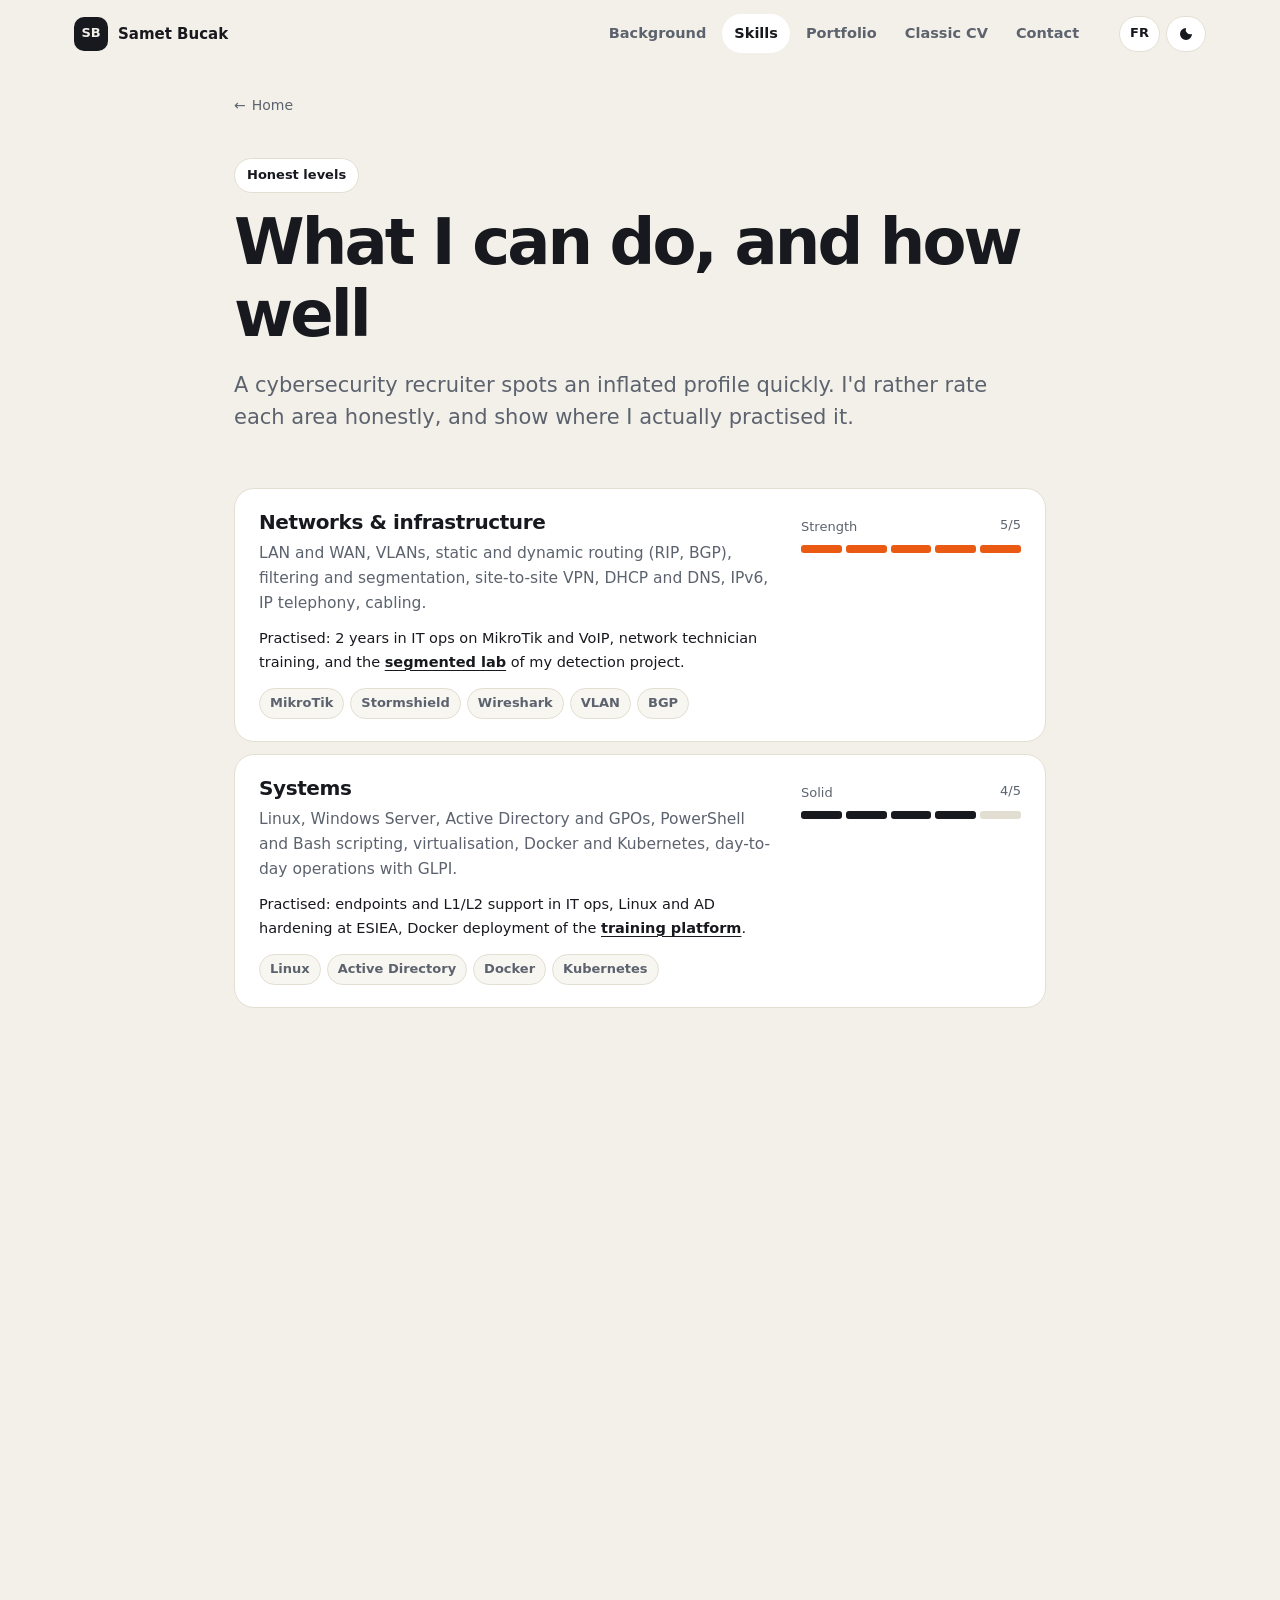
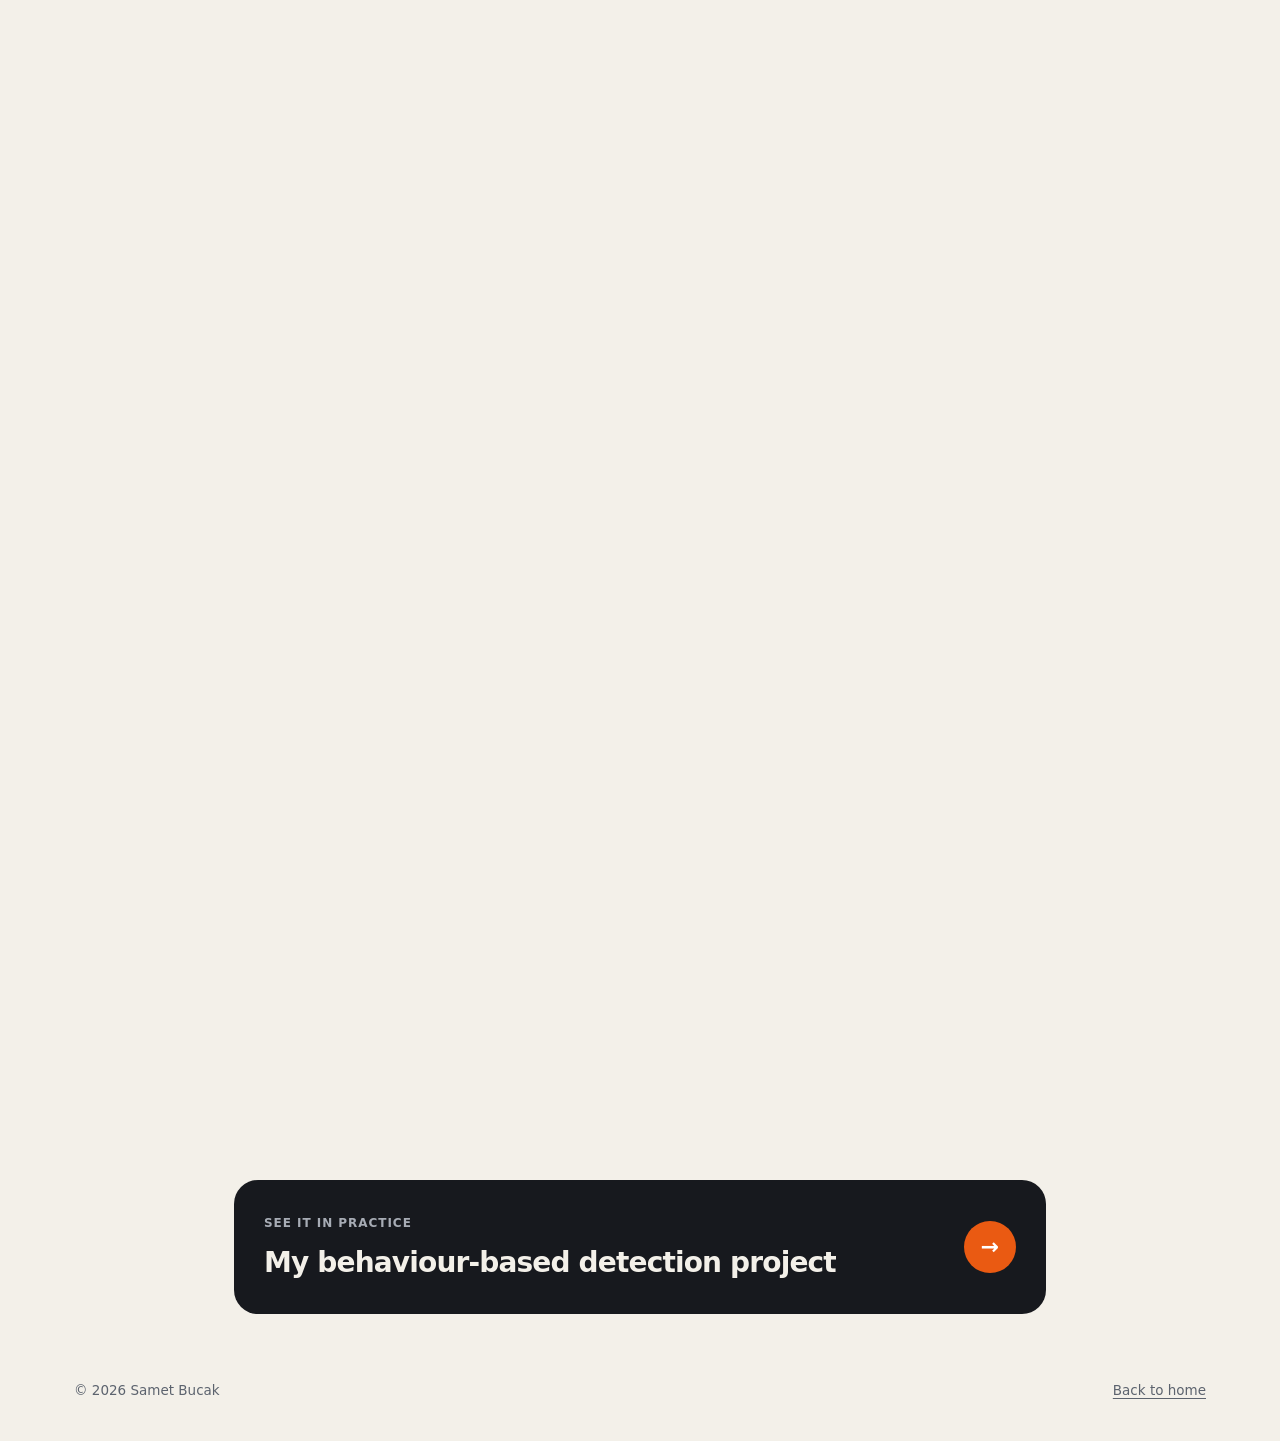
==== commit 160e26e7: "CV en ligne, CV classique et portfolio Suite aux retours RH : le haut de l'accueil dit clairement ce" ====
--- a/competences.html
+++ b/competences.html
@@ -12,7 +12,6 @@
   <link rel="stylesheet" href="css/style.css">
   <script src="js/boot.js"></script>
   <script src="js/site.js" defer></script>
-  <script src="js/review.js" defer></script>
 </head>
 <body>
   <a class="skip" href="#contenu"><span lang="fr">Aller au contenu</span><span lang="en">Skip to content</span></a>
@@ -26,6 +25,8 @@
       <nav class="menu" aria-label="Navigation">
         <a href="parcours.html"><span lang="fr">Parcours</span><span lang="en">Background</span></a>
         <a href="competences.html" aria-current="page"><span lang="fr">Compétences</span><span lang="en">Skills</span></a>
+        <a href="portfolio.html">Portfolio</a>
+        <a href="cv.html"><span lang="fr">CV classique</span><span lang="en">Classic CV</span></a>
         <a href="index.html#contact">Contact</a>
       </nav>
       <div class="toggles">
@@ -162,5 +163,7 @@
     <p>© <span id="year">2026</span> Samet Bucak</p>
     <p><a href="index.html"><span lang="fr">Retour à l'accueil</span><span lang="en">Back to home</span></a></p>
   </footer>
+  <script src="js/data.js"></script>
+  <script src="js/render.js"></script>
 </body>
 </html>
--- a/css/style.css
+++ b/css/style.css
@@ -184,11 +184,11 @@
   display: grid; gap: 14px;
   grid-template-columns: repeat(4, minmax(0, 1fr));
   grid-template-areas:
-    "intro intro game  game"
-    "intro intro game  game"
-    "xray  xray  years video"
-    "q1    q2    skills skills"
-    "web   contact contact contact";
+    "intro    intro    intro    intro"
+    "projects projects projects web"
+    "xray     xray     years    video"
+    "skills   skills   game     game"
+    "contact  contact  contact  contact";
 }
 .tile {
   position: relative; overflow: hidden;
@@ -206,8 +206,7 @@
 .t-xray { grid-area: xray; }
 .t-years { grid-area: years; }
 .t-video { grid-area: video; }
-.t-q1 { grid-area: q1; }
-.t-q2 { grid-area: q2; }
+.t-projects { grid-area: projects; }
 .t-skills { grid-area: skills; }
 .t-web { grid-area: web; }
 .t-contact { grid-area: contact; }
@@ -605,11 +604,11 @@
     grid-template-columns: repeat(2, minmax(0, 1fr));
     grid-template-areas:
       "intro intro"
-      "game game"
+      "projects projects"
       "xray xray"
-      "q1 q2"
       "years video"
       "skills skills"
+      "game game"
       "web contact";
   }
   .t-contact { padding: 30px; }
@@ -626,7 +625,7 @@
   .home, .page { padding-left: 16px; padding-right: 16px; }
   .bento {
     grid-template-columns: minmax(0, 1fr);
-    grid-template-areas: "intro" "game" "xray" "q1" "q2" "years" "video" "skills" "web" "contact";
+    grid-template-areas: "intro" "projects" "xray" "years" "video" "skills" "game" "web" "contact";
     gap: 12px;
   }
   .tile, .t-intro, .t-contact { padding: 22px; border-radius: 20px; }
@@ -660,7 +659,7 @@
 }
 
 /* ==========================================================================
-   Habillages des interfaces 2 à 5 (accueil et pages de détail)
+   Habillages du CV classique (2) et du portfolio (4), repris par les pages de détail
    ========================================================================== */
 html:root[data-ui="2"] {
   --bg: #f4f2ec; --card: #fffefb; --card-2: #f8f6f1; --text: #1b1e25; --muted: #545b67; --faint: #9a9fa8; --line: #e4dfd4;
@@ -671,15 +670,6 @@
   --display: "Iowan Old Style", "Palatino Linotype", Palatino, "Book Antiqua", Georgia, serif;
   --radius: 10px; color-scheme: light;
 }
-html:root[data-ui="3"] {
-  --bg: #0a0e12; --card: #0f151b; --card-2: #131b22; --text: #d3dee6; --muted: #8796a3; --faint: #55636f; --line: #1d2933;
-  --accent: #3ddc97; --accent-hover: #63e7ad; --accent-soft: rgba(61, 220, 151, .12); --on-accent: #03130b;
-  --blue: #5cc8ff; --green: #3ddc97; --green-soft: rgba(61, 220, 151, .12);
-  --contrast: #d3dee6; --on-contrast: #0a0e12; --on-contrast-muted: #4c5a66; --xray-bg: #e6ebec;
-  --shadow: 0 0 0 1px rgba(61, 220, 151, .14), 0 20px 40px -24px rgba(0, 0, 0, .8);
-  --display: var(--mono);
-  --radius: 8px; color-scheme: dark;
-}
 html:root[data-ui="4"] {
   --bg: #fbf4e9; --card: #fffaf3; --card-2: #f6ecdc; --text: #1c1712; --muted: #6a5e52; --faint: #a89a8b; --line: #eadcc8;
   --accent: #d9452b; --accent-hover: #bf3820; --accent-soft: #fbe3dc; --on-accent: #ffffff;
@@ -689,114 +679,69 @@
   --display: var(--sans);
   --radius: 28px; color-scheme: light;
 }
-html:root[data-ui="5"] {
-  --bg: #ffffff; --card: #ffffff; --card-2: #f4f4f4; --text: #0b0b0b; --muted: #4f4f4f; --faint: #9b9b9b; --line: #dcdcdc;
-  --accent: #e30613; --accent-hover: #c00510; --accent-soft: #fde6e7; --on-accent: #ffffff;
-  --blue: #0b0b0b; --green: #0a7a3e; --green-soft: #e2f2e8;
-  --contrast: #0b0b0b; --on-contrast: #ffffff; --on-contrast-muted: #9b9b9b; --xray-bg: #f0f0f0;
-  --shadow: 0 14px 30px -22px rgba(0, 0, 0, .45);
-  --display: var(--sans);
-  --radius: 3px; color-scheme: light;
-}
 html:root:not([data-ui="1"]) [data-toggle-theme] { display: none; }
 html[data-ui="2"] :is(h1, h2, h3, .question, .tagline, .quote, .next strong) { font-weight: 600; letter-spacing: -.01em; }
-html[data-ui="3"] :is(h1, h2, h3, .question, .tagline, .quote, .next strong, .stats strong) { font-weight: 700; letter-spacing: -.03em; }
-html[data-ui="5"] :is(h1, h2, .page-hero h1) { letter-spacing: -.035em; }
-html[data-ui="5"] .label { color: var(--accent); }
 
 /* Photo de profil (interface 1) */
 .intro__top { display: flex; justify-content: space-between; align-items: flex-start; gap: 16px; }
 .avatar { width: 76px; height: 76px; border-radius: 50%; object-fit: cover; border: 3px solid var(--card); box-shadow: 0 0 0 1px var(--line), var(--shadow); flex: none; }
 .video__face { width: 54px; height: 54px; border-radius: 50%; object-fit: cover; border: 2px solid var(--on-contrast-muted); margin-bottom: 16px; }
 
-/* ==========================================================================
-   Phase de test : sélecteur d'interface et formulaire de retour
-   ========================================================================== */
-.sw {
-  position: fixed; left: 50%; bottom: 16px; transform: translateX(-50%); z-index: 60;
-  display: flex; align-items: center; gap: 4px; padding: 6px;
-  border-radius: 999px; background: rgba(17, 18, 22, .94); color: #f3f1ec;
-  box-shadow: 0 12px 30px -12px rgba(0, 0, 0, .55), 0 0 0 1px rgba(255, 255, 255, .08);
-  backdrop-filter: blur(10px); -webkit-backdrop-filter: blur(10px);
-  font: 600 13px/1 system-ui, -apple-system, "Segoe UI", sans-serif;
-}
-.sw__label { padding: 0 8px 0 12px; color: #a8adb6; white-space: nowrap; }
-.sw__label b { color: #fff; font-weight: 700; }
-.sw__btn {
-  position: relative; width: 34px; height: 34px; border-radius: 50%; border: 0;
-  background: transparent; color: #d9dce1; cursor: pointer; font: 700 14px system-ui, sans-serif;
-}
-.sw__btn:hover { background: rgba(255, 255, 255, .12); }
-.sw__btn[aria-current="true"] { background: #fff; color: #111; }
-.sw__btn.is-seen:not([aria-current="true"])::after {
-  content: ""; position: absolute; top: 5px; right: 5px; width: 6px; height: 6px; border-radius: 50%; background: #3ddc97;
-}
-.sw__sep { width: 1px; height: 22px; background: rgba(255, 255, 255, .16); margin: 0 4px; }
-.sw__fb {
-  height: 34px; padding: 0 16px; border-radius: 999px; border: 0; cursor: pointer;
-  background: #ff6a2b; color: #1a0d05; font: 700 13px system-ui, sans-serif; white-space: nowrap;
-}
-.sw__fb:hover { background: #ff8450; }
-.sw :focus-visible { outline: 2px solid #ff6a2b; outline-offset: 2px; }
-html[data-review="on"] body { padding-bottom: 80px; }
-
-.sw-intro {
-  position: fixed; left: 50%; bottom: 74px; transform: translateX(-50%); z-index: 61;
-  width: min(460px, calc(100vw - 24px)); padding: 20px 22px; border-radius: 18px;
-  background: #111216; color: #d9dce1; box-shadow: 0 24px 50px -20px rgba(0, 0, 0, .6), 0 0 0 1px rgba(255, 255, 255, .08);
-  font: 15px/1.5 system-ui, -apple-system, "Segoe UI", sans-serif;
-}
-.sw-intro strong { color: #fff; font-size: 17px; display: block; margin-bottom: 6px; }
-.sw-intro__actions { display: flex; gap: 8px; margin-top: 16px; }
-.sw-intro__actions button {
-  height: 38px; padding: 0 16px; border-radius: 999px; border: 1px solid rgba(255, 255, 255, .18);
-  background: transparent; color: #fff; font: 650 14px system-ui, sans-serif; cursor: pointer;
-}
-.sw-intro__actions button:first-child { background: #ff6a2b; border-color: #ff6a2b; color: #1a0d05; }
-
-.fb {
-  border: 0; padding: 0; width: min(660px, 94vw); max-height: 90vh; border-radius: 22px;
-  background: var(--card); color: var(--text); box-shadow: 0 30px 80px -30px rgba(0, 0, 0, .6);
-}
-.fb::backdrop { background: rgba(10, 11, 13, .6); backdrop-filter: blur(3px); }
-.fb__inner { padding: 30px; }
-.fb h2 { font-size: clamp(24px, 3vw, 30px); letter-spacing: -.03em; padding-right: 40px; }
-.fb__intro { color: var(--muted); margin-top: 8px; font-size: 15px; }
-.fb fieldset { border: 0; padding: 0; margin: 24px 0 0; min-inline-size: 0; }
-.fb legend, .fb .q { font-weight: 650; font-size: 15.5px; margin-bottom: 10px; padding: 0; display: block; }
-.choices { display: flex; flex-wrap: wrap; gap: 8px; }
-.choice {
-  position: relative; display: inline-flex; align-items: center; gap: 6px; cursor: pointer;
-  border: 1px solid var(--line); border-radius: 999px; padding: 8px 14px; font-size: 14.5px; background: var(--card-2);
-}
-.choice input { position: absolute; opacity: 0; pointer-events: none; }
-.choice:hover { border-color: var(--faint); }
-.choice:has(input:checked) { background: var(--accent); border-color: var(--accent); color: var(--on-accent); }
-.choice:has(input:focus-visible) { outline: 2px solid var(--accent); outline-offset: 2px; }
-.fb textarea, .fb input[type="text"] {
-  width: 100%; font: inherit; font-size: 15px; color: var(--text); background: var(--card-2);
-  border: 1px solid var(--line); border-radius: 12px; padding: 11px 13px;
-}
-.fb textarea { min-height: 82px; resize: vertical; }
-.fb textarea:focus, .fb input[type="text"]:focus { outline: 2px solid var(--accent); outline-offset: 1px; }
-.fb__actions { display: flex; flex-wrap: wrap; gap: 10px; align-items: center; margin-top: 26px; }
-.fb__note { font-size: 13.5px; color: var(--muted); margin-top: 12px; }
-.fb__done { margin-top: 12px; padding: 12px 14px; border-radius: 12px; background: var(--green-soft); color: var(--green); font-weight: 600; font-size: 14.5px; }
-.fb__close {
-  position: absolute; top: 16px; right: 16px; width: 38px; height: 38px; border-radius: 50%;
-  border: 1px solid var(--line); background: var(--card-2); color: var(--text); font-size: 20px; cursor: pointer;
-}
-
-@media (max-width: 560px) {
-  .sw { bottom: 10px; gap: 2px; padding: 5px; }
-  .sw__label { display: none; }
-  .sw__btn { width: 32px; height: 32px; }
-  .sw__fb { padding: 0 12px; }
-  .sw-intro { bottom: 62px; }
-  .fb__inner { padding: 22px; }
-}
-
-@media print {
-  .sw, .sw-intro, .fb { display: none !important; }
-  html[data-review="on"] body { padding-bottom: 0; }
-}
+
+/* ==========================================================================
+   Accueil : qui, d'où, quoi, où (au-dessus de la ligne de flottaison)
+   ========================================================================== */
+.t-intro { display: grid; grid-template-columns: minmax(0, 1.3fr) minmax(0, 1fr); gap: 40px; align-items: start; }
+.intro__badges { display: flex; flex-wrap: wrap; gap: 8px; }
+.pill-cv {
+  display: inline-flex; align-items: center; padding: 7px 14px; border-radius: 999px;
+  background: var(--contrast); color: var(--on-contrast); font-size: 13.5px; font-weight: 700; letter-spacing: .02em;
+}
+.intro__id { display: flex; align-items: center; gap: 20px; margin-top: 26px; }
+.intro__id .avatar { width: 88px; height: 88px; }
+.intro__id h1 { margin-top: 0; }
+.t-intro .tagline { max-width: 26ch; margin-top: 16px; }
+.pitch { color: var(--muted); font-size: 16.5px; line-height: 1.6; margin-top: 14px; max-width: 58ch; }
+.intro__side { display: flex; flex-direction: column; gap: 16px; }
+.intro__side .facts { margin-top: 0; }
+.seek { background: var(--contrast); color: var(--on-contrast); border-radius: 20px; padding: 22px 24px; }
+.seek .label { display: block; color: var(--on-contrast-muted); margin-bottom: 10px; }
+.seek__title { font-family: var(--display); font-size: 22px; font-weight: 750; letter-spacing: -.02em; line-height: 1.25; }
+.seek__roles { display: flex; flex-wrap: wrap; gap: 6px; margin-top: 14px; }
+.seek__roles li { padding: 6px 12px; border-radius: 999px; background: var(--accent); color: var(--on-accent); font-size: 13.5px; font-weight: 650; }
+.seek__meta {
+  display: flex; flex-wrap: wrap; gap: 10px 28px; margin-top: 18px; padding-top: 14px;
+  border-top: 1px solid color-mix(in srgb, var(--on-contrast) 18%, transparent);
+}
+.seek__meta dt { font-size: 11.5px; font-weight: 650; letter-spacing: .08em; text-transform: uppercase; color: var(--on-contrast-muted); }
+.seek__meta dd { font-weight: 700; font-size: 16px; margin-top: 2px; }
+
+/* Projets, construits depuis js/data.js */
+.projects-grid { display: grid; grid-template-columns: repeat(auto-fit, minmax(230px, 1fr)); gap: 14px; height: 100%; }
+.t-proj { min-height: 230px; }
+.t-proj .question { display: block; }
+.t-proj__top { display: flex; justify-content: space-between; align-items: flex-start; gap: 10px; margin-bottom: 14px; }
+.t-proj .label { margin: 0; }
+.chip-status {
+  font-size: 11.5px; font-weight: 700; padding: 3px 9px; border-radius: 999px; white-space: nowrap;
+  background: var(--card-2); border: 1px solid var(--line); color: var(--muted);
+}
+.t-proj--plain .question em { font-style: normal; color: var(--blue); }
+.t-proj--accent { background: var(--accent); border-color: var(--accent); color: var(--on-accent); }
+.t-proj--accent .label { color: inherit; opacity: .8; }
+.t-proj--accent .chip-status { background: rgba(255, 255, 255, .2); border-color: transparent; color: inherit; }
+.t-proj--dark { background: var(--contrast); border-color: var(--contrast); color: var(--on-contrast); }
+.t-proj--dark .label { color: var(--on-contrast-muted); }
+.t-proj--dark .chip-status { background: var(--accent); border-color: var(--accent); color: var(--on-accent); }
+a.t-proj--accent:hover, a.t-proj--dark:hover { color: inherit; }
+.js .t-projects .tile { animation: rise .7s cubic-bezier(.2, .7, .2, 1) .1s both; }
+
+@media (max-width: 860px) {
+  .t-intro { grid-template-columns: 1fr; gap: 26px; }
+}
+@media (max-width: 720px) {
+  .intro__id { gap: 14px; margin-top: 20px; }
+  .intro__id .avatar { width: 64px; height: 64px; }
+  .seek { padding: 20px; }
+  .t-proj { min-height: 0; }
+}
